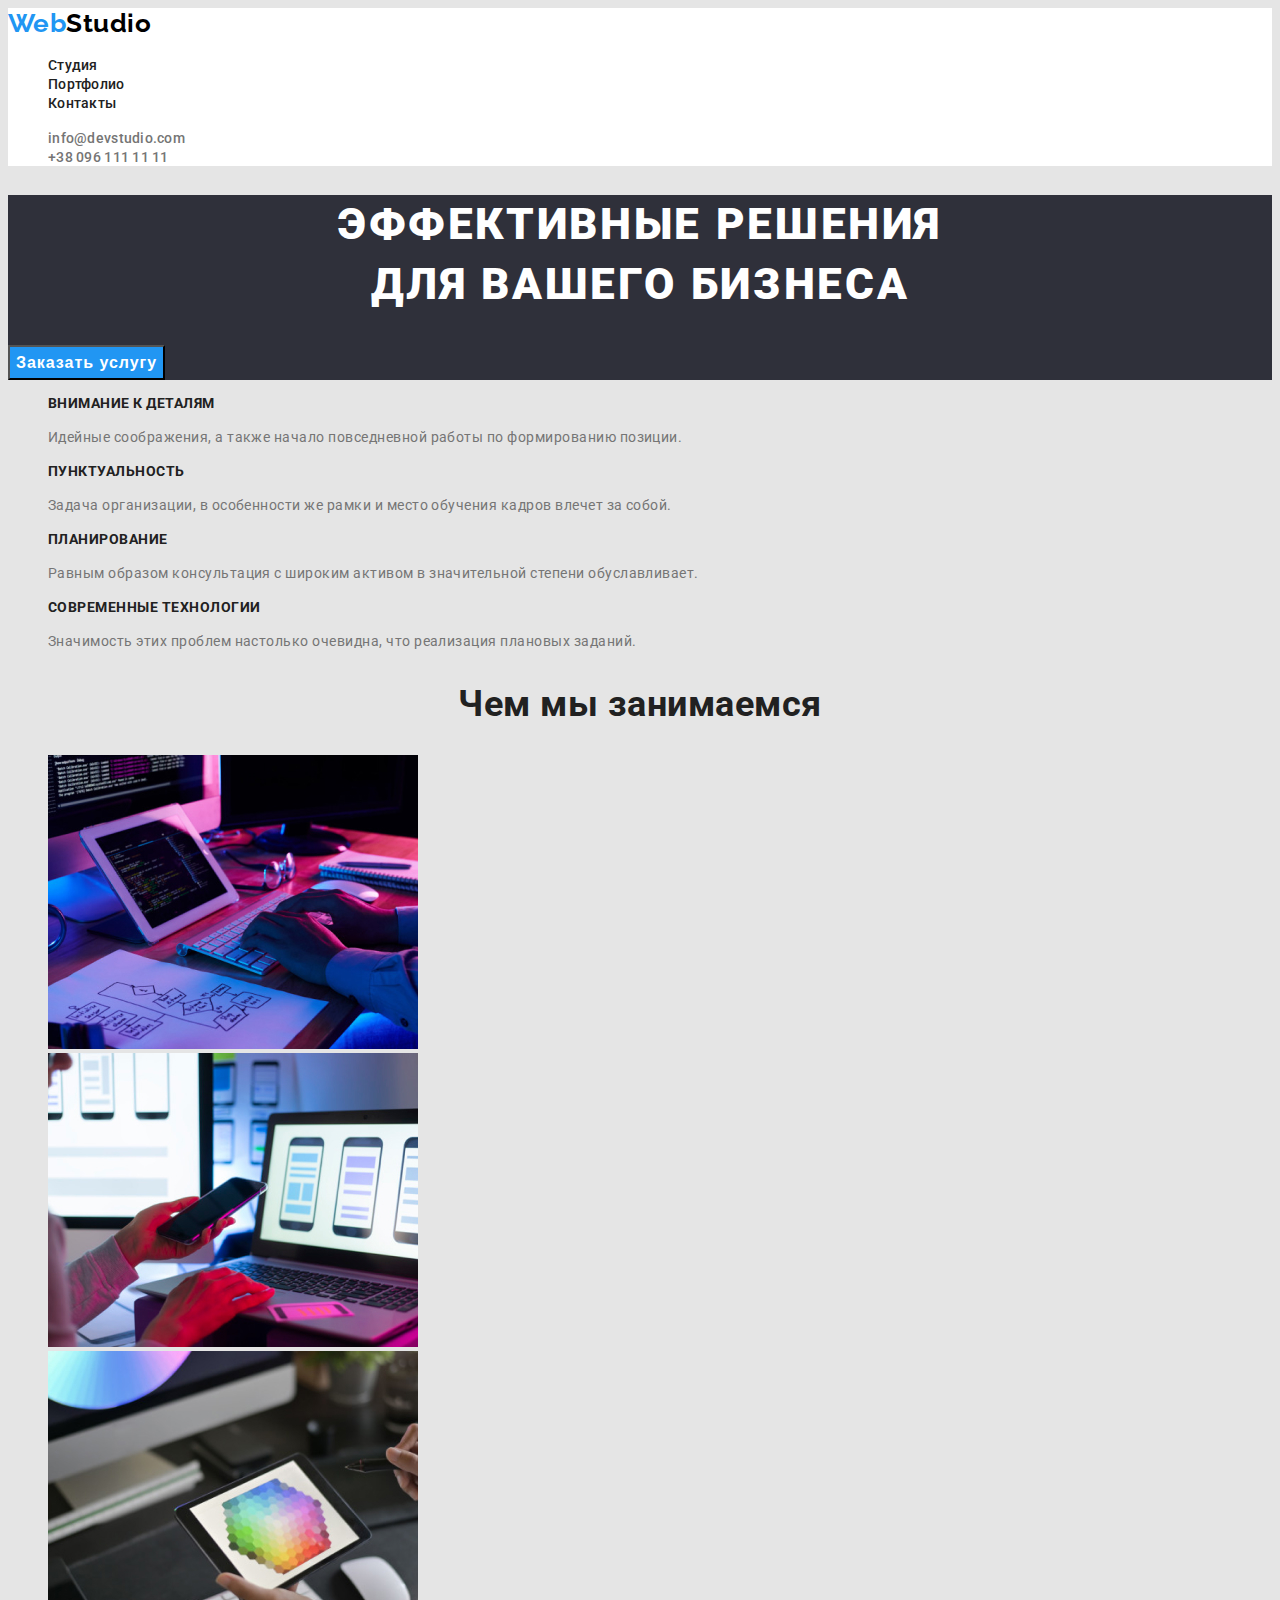
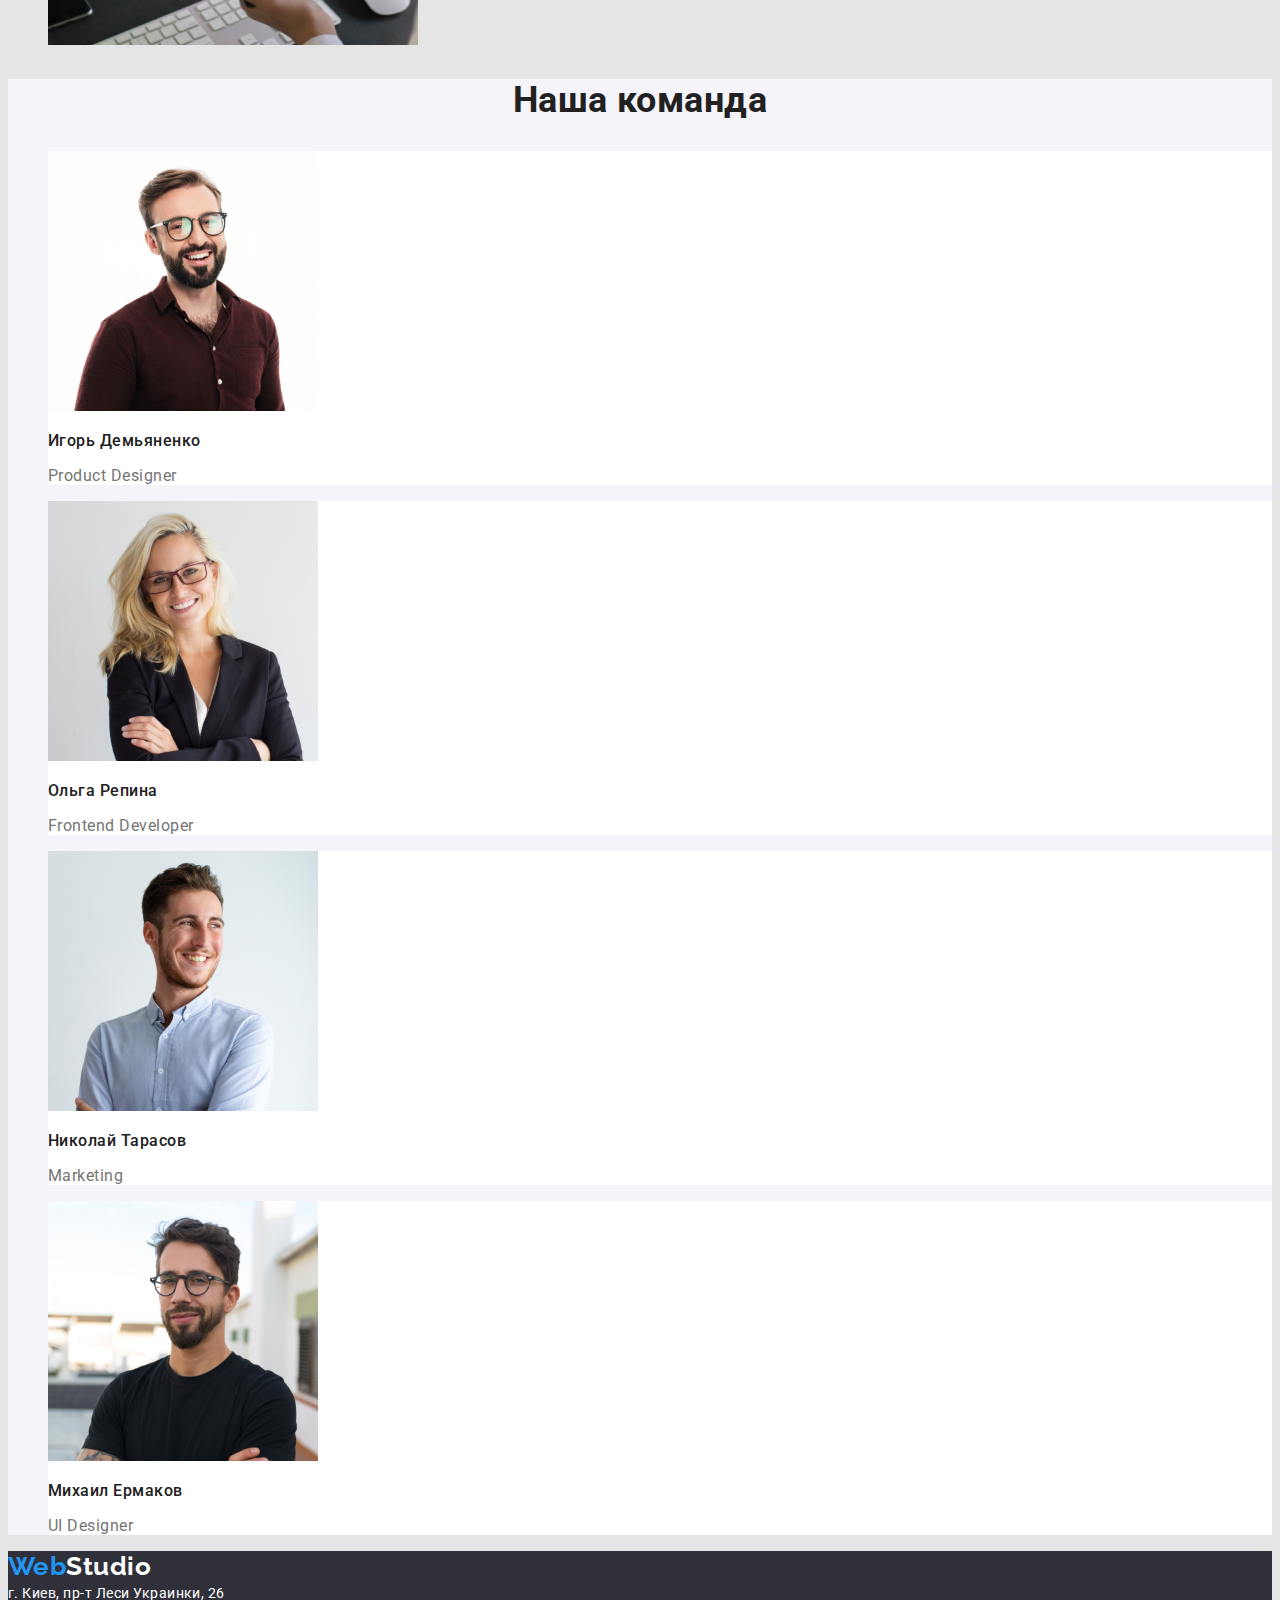
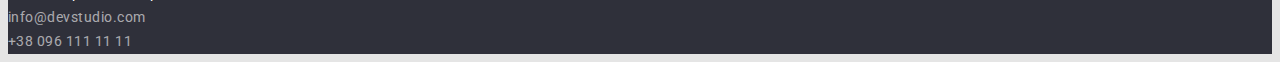
==== index.html @ d3ec5de5 "created new html/css" ====
<!DOCTYPE html>
<html lang="ru">
    
<head>
    <meta charset="UTF-8">
    <meta http-equiv="X-UA-Compatible" content="IE=edge">
    <meta name="viewport" content="width=device-width, initial-scale=1.0">
    <title>Sample</title>
    <link href="https://fonts.googleapis.com/css2?family=Raleway:wght@700&family=Roboto:wght@400;500;700;900&display=swap"
        rel="stylesheet">
    <link rel="stylesheet" href="./css/styles.css">
</head>
<!--body-->
<body>
    <!--Header-->
    <header class="header">
        <!--Navigation-->
        <nav class="nav">
            <a class="logo" href="./index.html"><span class="logo-color">Web</span>Studio</a>
            <ul class="nav-list list">
                <li><a class="nav-item" href="">Студия</a></li>
                <li><a class="nav-item" href="./portfolio.html">Портфолио</a></li>
                <li><a class="nav-item" href="">Контакты</a></li>
            </ul>
        </nav>
        <ul class="contacts-list list">
        <li><a class="contacts-mail" href="mailto:info@devstudio.com">info@devstudio.com</a></li>
        <li><a class="contacts-tel" href="tel:+380961111111">+38 096 111 11 11</a></li>
        </ul>
    </header>
    <!--Main content-->
    <main>
        <!--Service order-->
            <section class="section">
                <h1 class="title">Эффективные решения <br> для вашего бизнеса</h1>
                <button class="order-button" type="button">Заказать услугу</button>
            </section>
        <!--Company rules-->
        <section>
            <h2 hidden>Company rules</h2>
            <ul class="rules-list list">
                <li class="rules-item">
                    <h3 class="rules-title">Внимание к деталям</h3>
                    <p class="rules-text">Идейные соображения, а также начало повседневной работы по формированию позиции.</p>
                </li>
                <li class="rules-item">
                    <h3 class="rules-title">Пунктуальность</h3>
                    <p class="rules-text">Задача организации, в особенности же рамки и место обучения кадров влечет за собой.</p>
                </li>
                <li class="rules-item">
                    <h3 class="rules-title">Планирование</h3>
                    <p class="rules-text"> Равным образом консультация с широким активом в значительной степени обуславливает.</p>
                </li>
                <li class="rules-item">
                    <h3 class="rules-title">Современные технологии</h3>
                    <p class="rules-text">Значимость этих проблем настолько очевидна, что реализация плановых заданий.</p>
                </li>
            </ul>
        </section>
        <!--What we are doing-->
        <section>
            <h2 class="work-title">Чем мы занимаемся</h2>
            <ul class="work-list list">
                <li class="work-list-item"><img src="./images/picture1.jpg" alt="Приложения для ПК" width="370"></li>
                <li class="work-list-item"><img src="./images/picture2.jpg" alt="Приложения для мобильных телефонов" width="370"></li>
                <li class="work-list-item"><img src="./images/picture3.jpg" alt="Приложения для планшетов" width="370"></li>
            </ul>
        </section>
        <!--Team-->
        <section class="team">
            <h2 class="team-title">Наша команда</h2>
            <ul class="team-list list">
                <li class="team-list-item"><img src="./images/person1.jpg" alt="Парень в очках" width="270">
                <h3 class="team-list-title">Игорь Демьяненко</h3>
                <p lang="en" class="team-list-text">Product Designer</p>
                </li>
                <li class="team-list-item"><img src="./images/person2.jpg" alt="Девушка в очках." width="270">
                <h3 class="team-list-title">Ольга Репина</h3>
                <p lang="en" class="team-list-text">Frontend Developer</p>
                </li>
                <li class="team-list-item"><img src="./images/person3.jpg" alt="Парень улыбается" width="270">
                <h3 class="team-list-title">Николай Тарасов</h3>
                <p lang="en" class="team-list-text">Marketing</p>
                </li>   
                <li class="team-list-item"><img src="./images/person4.jpg" alt="Парень в очках" width="270">
                <h3 class="team-list-title">Михаил Ермаков</h3>
                <p lang="en" class="team-list-text">UI Designer</p>
                </li>
            </ul>
        </section> 
    </main>
    <!--Footer-->
    <footer class="footer">
        <a class="footer-logo" href=""><span class="logo-color">Web</span>Studio</a>
        <address class="address">
            <a class="location" href="https://www.google.com/maps/d/viewer?mid=10uSM3H-mIU3GznYo2szRIEphczw&hl=en_US&ll=50.42732700000001%2C30.538092&z=17" target="_blank" rel="noopener noreferrer">г. Киев, пр-т Леси Украинки, 26</a> <br>
            <a class="mail" href="mailto:info@devstudio.com">info@devstudio.com</a> <br>
            <a class="tel" href="tel:+380961111111">+38 096 111 11 11</a>
        </address>
    </footer>

</body>

</html>
---- css/styles.css ----
:root {
    --primary-text-color: #212121;
    --secondary-text-color:#757575;
    --special-text-color:#2196F3;
    --nav-bg-color: #ffffff;
    --main-bg-color:#E5E5E5;
    --special-bg-color:#2F303A;
}
/* body */
body {
    color: var(--primary-text-color);
    background-color: var(--main-bg-color);
    font-family: 'Roboto', sans-serif;
    font-style: normal;
    letter-spacing: 0.03em;
}
/* header */
.header {
    background-color: var(--nav-bg-color);
}
.logo {
        color:#000000;
        text-decoration: none;
        font-family: 'Raleway';
        font-weight: 700;
        font-size: 26px;
        line-height: 1.19;
        }
.logo-color {
    color: var(--special-text-color)
}
.list {
    list-style: none;
}
.nav-item {
    color: var(--primary-text-color);
    text-decoration: none;
    font-weight: 500;
    font-size: 14px;
    line-height: 1.14;
    letter-spacing: 0.02em;
}
.nav-item:hover,
.nav-item:focus {
    color: var(--special-text-color);
}
.nav .nav-item.current {
    color: var(--special-text-color)
}
.contacts-mail,
.contacts-tel {
    color: var(--secondary-text-color);
    text-decoration: none;
    font-weight: 500;
    font-size: 14px;
    line-height: 1.14;
    letter-spacing: 0.02em;
}
.contacts-mail:hover,
.contacts-mail:focus {
    color: var(--special-text-color);
}
.contacts-tel:hover,
.contacts-tel:focus {
    color: var(--special-text-color);}
/* service order */
.section {
    background-color: var(--special-bg-color);
}
.title {
    color: #ffffff;
    font-weight: 900;
    font-size: 44px;
    line-height: 1.36;
        
    text-align: center;
    letter-spacing: 0.06em;
    text-transform: uppercase;
}
.order-button {
    color: #ffffff;
    background-color: var(--special-text-color);
    cursor: pointer;
    font-weight: 700;
    font-size: 16px;
    line-height: 1.87;
         
    align-items: center;
    text-align: center;
    letter-spacing: 0.06em;
}
/* Company rules */
.rules-title {
    color: var(--primary-text-color);
    font-weight: 700;
    font-size: 14px;
    line-height: 1.14;
    text-transform: uppercase;
}
.rules-text {
    color: var(--secondary-text-color);
    font-weight: 400;
    font-size: 14px;
    line-height: 1.7;   
}
/* what we are doing */
.work-title,
.team-title {
    font-weight: 700;
    font-size: 36px;
    line-height: 1.17;
    text-align: center;

    text-align: center;
}
/* Team */
.team-list-item {
    background-color: #ffffff;
}
.team {
    background-color: #F5F4FA;
    margin: 0%;
}
.team-list-title {
    color: var(--primary-text-color);
    font-weight: 500;
    font-size: 16px;
    line-height: 1.19;
}
.team-list-text {
    color: var(--secondary-text-color);
    font-weight: 400;
    font-size: 16px;
    line-height: 1.19;
}
/* footer */
.footer {
    background-color: var(--special-bg-color);
}
.footer-logo {
    color: #ffffff;
    text-decoration: none;
    font-family: 'Raleway';
    font-style: normal;
    font-weight: 700;
    font-size: 26px;
    line-height: 1.19;
}
.location {
    color: #FFFFFF;
    text-decoration: none;
    font-family: 'Roboto';
    font-style: normal;
    font-weight: 400;
    font-size: 14px;
    line-height: 1.7;
}
.location:hover,
.location:focus {
    color: var(--special-text-color);
}
.mail,
.tel {
    color: rgba(255, 255, 255, 0.6);
    text-decoration: none;
    font-family: 'Roboto';
    font-style: normal;
    font-weight: 400;
    font-size: 14px;
    line-height: 1.7;
}
.mail:hover,
.mail:focus {
    color: var(--special-text-color);
}
.tel:hover,
.tel:focus {
    color: var(--special-text-color)
}

/* PORTFOLIO */

.btn {
    color: var(--primary-text-color);
    background-color: #F5F4FA;
    cursor: pointer;
    font-family: 'Roboto';
    font-style: normal;
    font-weight: 500;
    font-size: 16px;
    line-height: 1.6;
}
.btn:hover,
.btn:focus {
    color: #FFFFFF;
    background-color: var(--special-text-color);
}
.images-title {
    color: var(--primary-text-color);
    font-family: 'Roboto';
    font-style: normal;
    font-weight: 700;
    font-size: 18px;
    line-height: 2;
    
    letter-spacing: 0.06em;
}
.images-text {
    color: var(--secondary-text-color);
    font-family: 'Roboto';
    font-style: normal;
    font-weight: 400;
    font-size: 16px;
    line-height: 1.9;
}
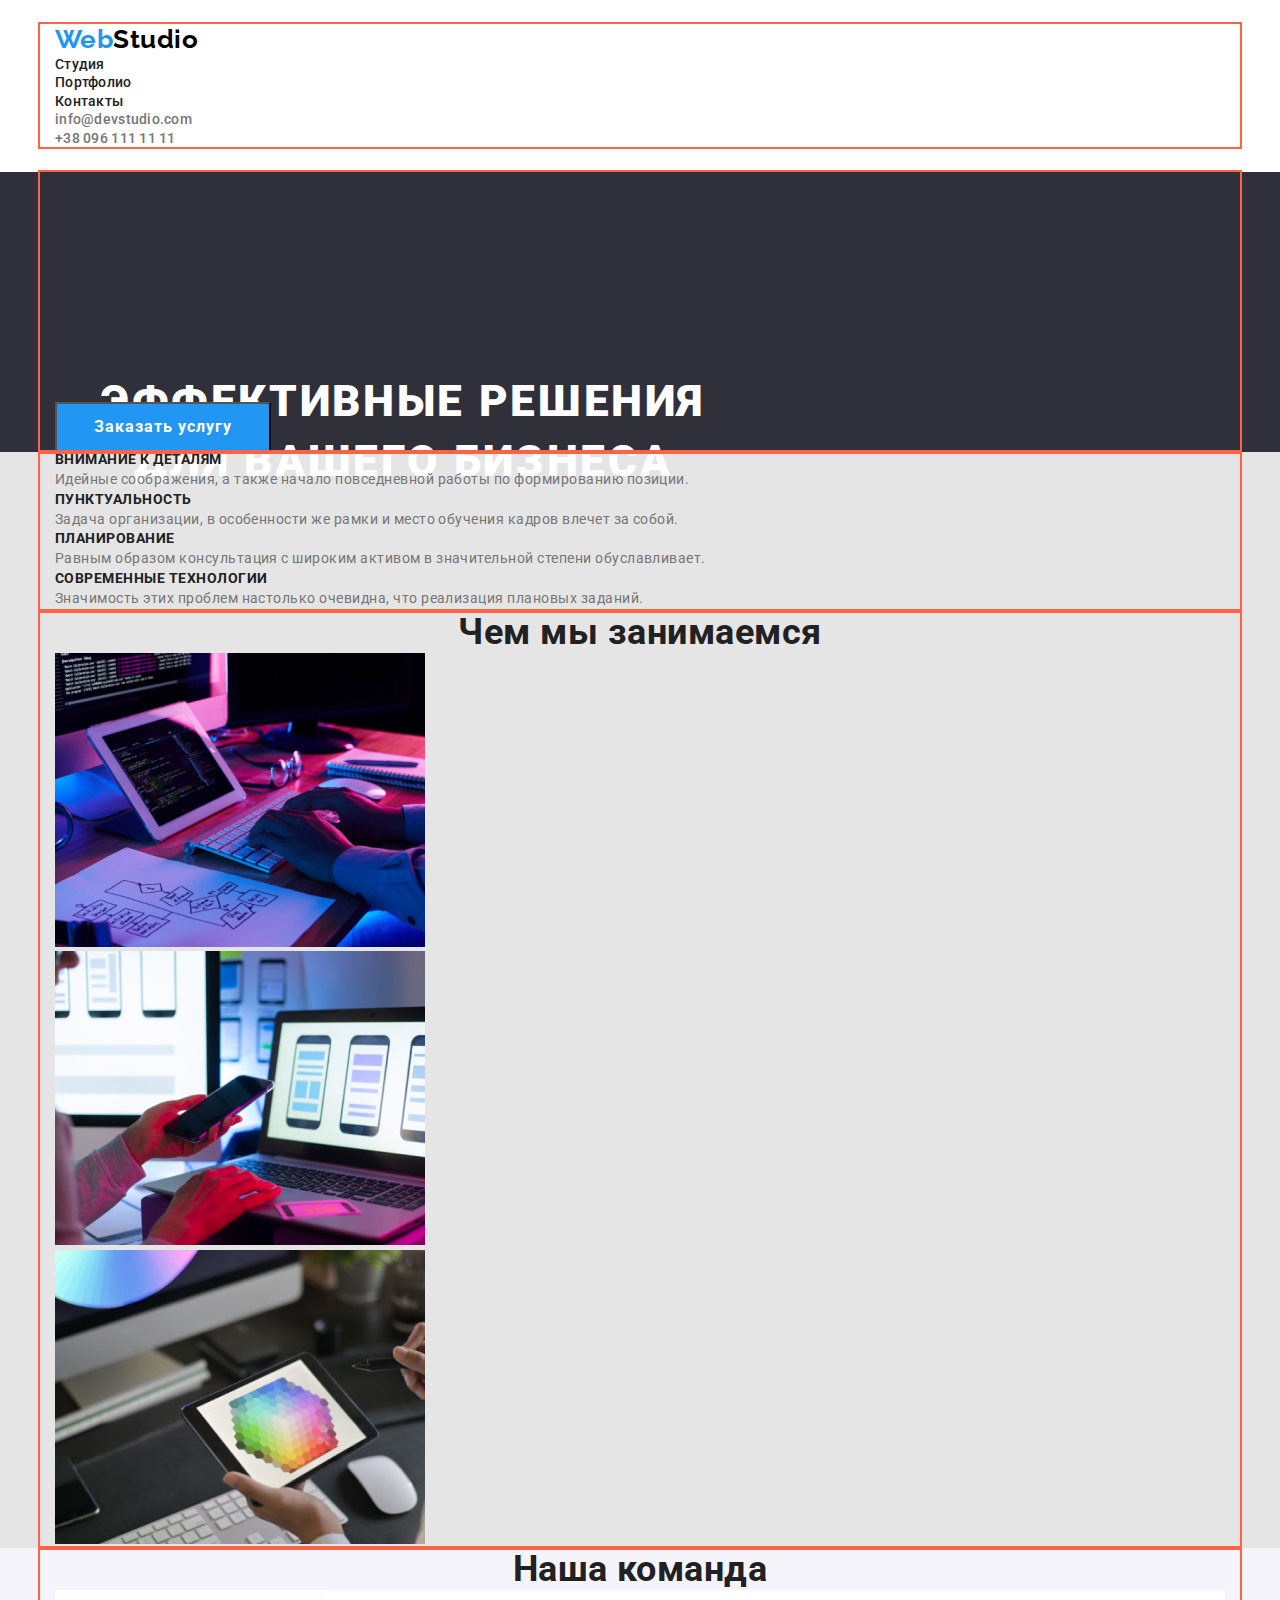
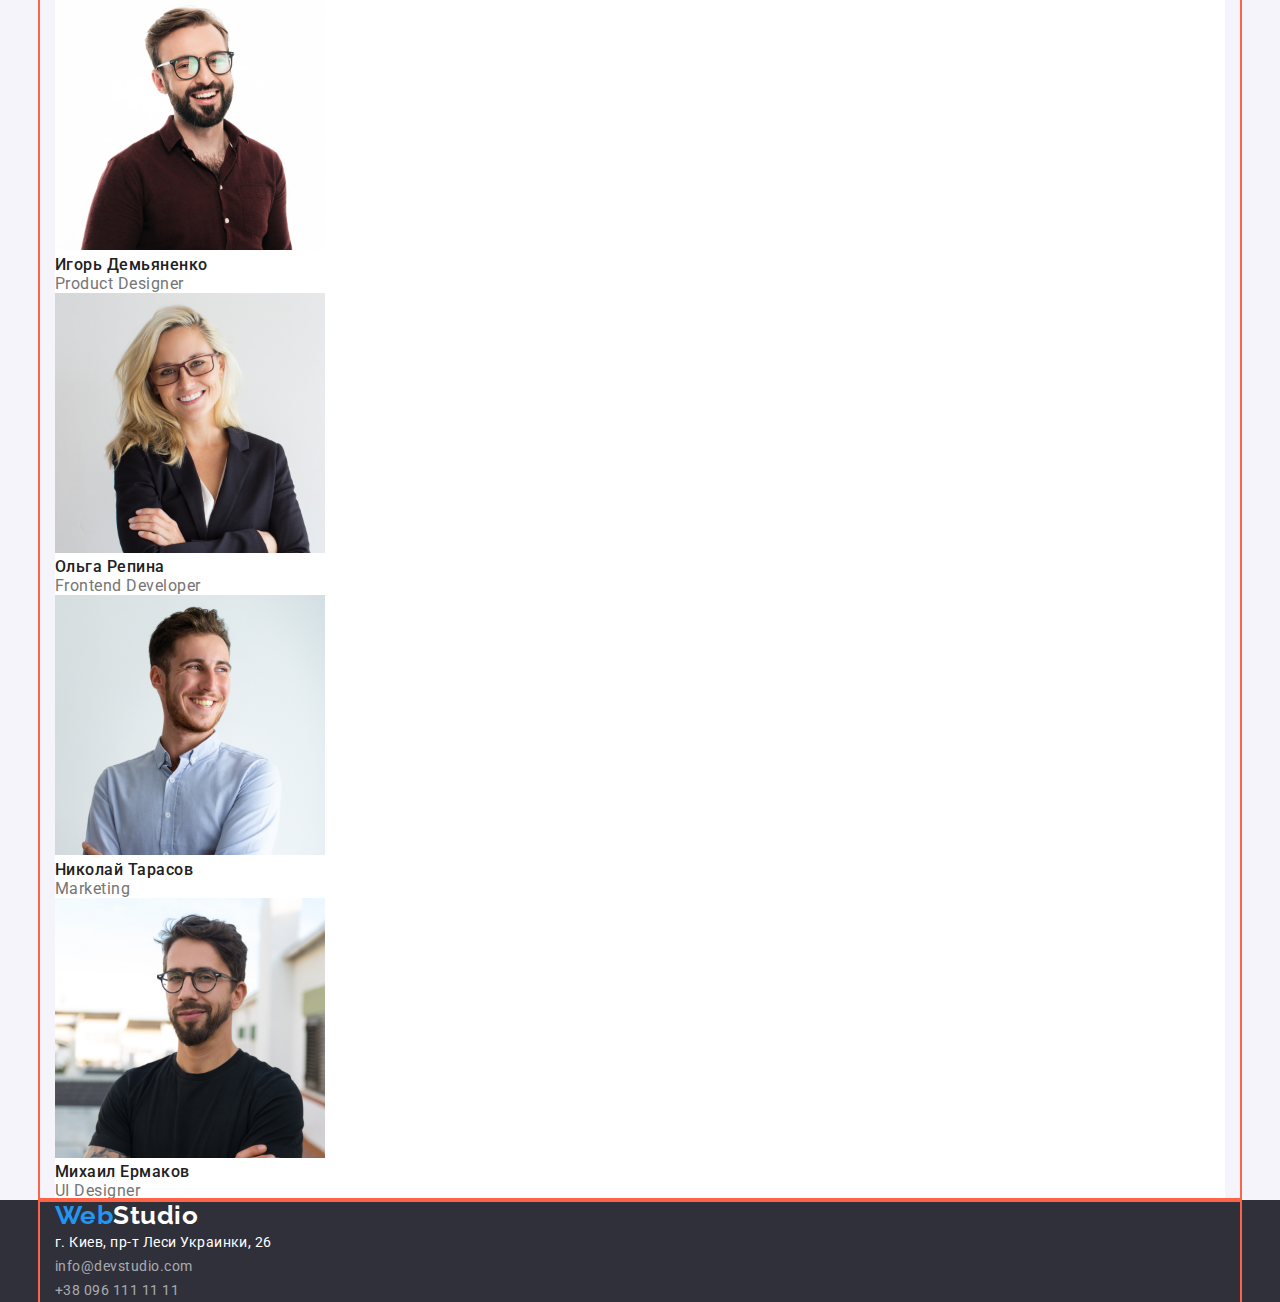
==== commit ddda0b13: "added blocks" ====
--- a/index.html
+++ b/index.html
@@ -8,6 +8,7 @@
     <title>Sample</title>
     <link href="https://fonts.googleapis.com/css2?family=Raleway:wght@700&family=Roboto:wght@400;500;700;900&display=swap"
         rel="stylesheet">
+    <link rel="stylesheet" href="https://cdnjs.cloudflare.com/ajax/libs/modern-normalize/1.1.0/modern-normalize.min.css">
     <link rel="stylesheet" href="./css/styles.css">
 </head>
 <!--body-->
@@ -15,88 +16,103 @@
     <!--Header-->
     <header class="header">
         <!--Navigation-->
-        <nav class="nav">
-            <a class="logo" href="./index.html"><span class="logo-color">Web</span>Studio</a>
-            <ul class="nav-list list">
-                <li><a class="nav-item" href="">Студия</a></li>
-                <li><a class="nav-item" href="./portfolio.html">Портфолио</a></li>
-                <li><a class="nav-item" href="">Контакты</a></li>
+        <div class="container">
+            <nav class="nav">
+                <a class="logo" href="./index.html"><span class="logo-color">Web</span>Studio</a>
+                <ul class="nav-list list">
+                    <li><a class="nav-item" href="">Студия</a></li>
+                    <li><a class="nav-item" href="./portfolio.html">Портфолио</a></li>
+                    <li><a class="nav-item" href="">Контакты</a></li>
+                </ul>
+            </nav>
+            <ul class="contacts-list list">
+                <li><a class="contacts-mail" href="mailto:info@devstudio.com">info@devstudio.com</a></li>
+                <li><a class="contacts-tel" href="tel:+380961111111">+38 096 111 11 11</a></li>
             </ul>
-        </nav>
-        <ul class="contacts-list list">
-        <li><a class="contacts-mail" href="mailto:info@devstudio.com">info@devstudio.com</a></li>
-        <li><a class="contacts-tel" href="tel:+380961111111">+38 096 111 11 11</a></li>
-        </ul>
+        </div>
     </header>
     <!--Main content-->
     <main>
         <!--Service order-->
             <section class="section">
-                <h1 class="title">Эффективные решения <br> для вашего бизнеса</h1>
-                <button class="order-button" type="button">Заказать услугу</button>
+                <div class="container">
+                    <h1 class="title">Эффективные решения <br> для вашего бизнеса</h1>
+                    <button class="order-button" type="button">Заказать услугу</button>
+                </div>
             </section>
         <!--Company rules-->
         <section>
-            <h2 hidden>Company rules</h2>
-            <ul class="rules-list list">
-                <li class="rules-item">
-                    <h3 class="rules-title">Внимание к деталям</h3>
-                    <p class="rules-text">Идейные соображения, а также начало повседневной работы по формированию позиции.</p>
-                </li>
-                <li class="rules-item">
-                    <h3 class="rules-title">Пунктуальность</h3>
-                    <p class="rules-text">Задача организации, в особенности же рамки и место обучения кадров влечет за собой.</p>
-                </li>
-                <li class="rules-item">
-                    <h3 class="rules-title">Планирование</h3>
-                    <p class="rules-text"> Равным образом консультация с широким активом в значительной степени обуславливает.</p>
-                </li>
-                <li class="rules-item">
-                    <h3 class="rules-title">Современные технологии</h3>
-                    <p class="rules-text">Значимость этих проблем настолько очевидна, что реализация плановых заданий.</p>
-                </li>
-            </ul>
+            <div class="container">
+                <h2 hidden>Company rules</h2>
+                <ul class="rules-list list">
+                    <li class="rules-item">
+                        <h3 class="rules-title">Внимание к деталям</h3>
+                        <p class="rules-text">Идейные соображения, а также начало повседневной работы по формированию позиции.</p>
+                    </li>
+                    <li class="rules-item">
+                        <h3 class="rules-title">Пунктуальность</h3>
+                        <p class="rules-text">Задача организации, в особенности же рамки и место обучения кадров влечет за собой.</p>
+                    </li>
+                    <li class="rules-item">
+                        <h3 class="rules-title">Планирование</h3>
+                        <p class="rules-text"> Равным образом консультация с широким активом в значительной степени обуславливает.</p>
+                    </li>
+                    <li class="rules-item">
+                        <h3 class="rules-title">Современные технологии</h3>
+                        <p class="rules-text">Значимость этих проблем настолько очевидна, что реализация плановых заданий.</p>
+                    </li>
+                </ul>
+            </div>
         </section>
         <!--What we are doing-->
         <section>
-            <h2 class="work-title">Чем мы занимаемся</h2>
-            <ul class="work-list list">
-                <li class="work-list-item"><img src="./images/picture1.jpg" alt="Приложения для ПК" width="370"></li>
-                <li class="work-list-item"><img src="./images/picture2.jpg" alt="Приложения для мобильных телефонов" width="370"></li>
-                <li class="work-list-item"><img src="./images/picture3.jpg" alt="Приложения для планшетов" width="370"></li>
-            </ul>
-        </section>
-        <!--Team-->
+            <div class="container">
+                <h2 class="work-title">Чем мы занимаемся</h2>
+                <ul class="work-list list">
+                    <li class="work-list-item"><img src="./images/picture1.jpg" alt="Приложения для ПК" width="370"></li>
+                    <li class="work-list-item"><img src="./images/picture2.jpg" alt="Приложения для мобильных телефонов" width="370">
+                    </li>
+                    <li class="work-list-item"><img src="./images/picture3.jpg" alt="Приложения для планшетов" width="370"></li>
+                </ul>
+            </div>   
+                </section>
+                <!--Team-->
         <section class="team">
-            <h2 class="team-title">Наша команда</h2>
-            <ul class="team-list list">
-                <li class="team-list-item"><img src="./images/person1.jpg" alt="Парень в очках" width="270">
-                <h3 class="team-list-title">Игорь Демьяненко</h3>
-                <p lang="en" class="team-list-text">Product Designer</p>
-                </li>
-                <li class="team-list-item"><img src="./images/person2.jpg" alt="Девушка в очках." width="270">
-                <h3 class="team-list-title">Ольга Репина</h3>
-                <p lang="en" class="team-list-text">Frontend Developer</p>
-                </li>
-                <li class="team-list-item"><img src="./images/person3.jpg" alt="Парень улыбается" width="270">
-                <h3 class="team-list-title">Николай Тарасов</h3>
-                <p lang="en" class="team-list-text">Marketing</p>
-                </li>   
-                <li class="team-list-item"><img src="./images/person4.jpg" alt="Парень в очках" width="270">
-                <h3 class="team-list-title">Михаил Ермаков</h3>
-                <p lang="en" class="team-list-text">UI Designer</p>
-                </li>
-            </ul>
+            <div class="container">
+                <h2 class="team-title">Наша команда</h2>
+                <ul class="team-list list">
+                    <li class="team-list-item"><img src="./images/person1.jpg" alt="Парень в очках" width="270">
+                        <h3 class="team-list-title">Игорь Демьяненко</h3>
+                        <p lang="en" class="team-list-text">Product Designer</p>
+                    </li>
+                    <li class="team-list-item"><img src="./images/person2.jpg" alt="Девушка в очках." width="270">
+                        <h3 class="team-list-title">Ольга Репина</h3>
+                        <p lang="en" class="team-list-text">Frontend Developer</p>
+                    </li>
+                    <li class="team-list-item"><img src="./images/person3.jpg" alt="Парень улыбается" width="270">
+                        <h3 class="team-list-title">Николай Тарасов</h3>
+                        <p lang="en" class="team-list-text">Marketing</p>
+                    </li>
+                    <li class="team-list-item"><img src="./images/person4.jpg" alt="Парень в очках" width="270">
+                        <h3 class="team-list-title">Михаил Ермаков</h3>
+                        <p lang="en" class="team-list-text">UI Designer</p>
+                    </li>
+                </ul>
+            </div>
         </section> 
     </main>
     <!--Footer-->
     <footer class="footer">
-        <a class="footer-logo" href=""><span class="logo-color">Web</span>Studio</a>
-        <address class="address">
-            <a class="location" href="https://www.google.com/maps/d/viewer?mid=10uSM3H-mIU3GznYo2szRIEphczw&hl=en_US&ll=50.42732700000001%2C30.538092&z=17" target="_blank" rel="noopener noreferrer">г. Киев, пр-т Леси Украинки, 26</a> <br>
-            <a class="mail" href="mailto:info@devstudio.com">info@devstudio.com</a> <br>
-            <a class="tel" href="tel:+380961111111">+38 096 111 11 11</a>
-        </address>
+        <div class="container">
+            <a class="footer-logo" href=""><span class="logo-color">Web</span>Studio</a>
+            <address class="address">
+                <a class="location"
+                    href="https://www.google.com/maps/d/viewer?mid=10uSM3H-mIU3GznYo2szRIEphczw&hl=en_US&ll=50.42732700000001%2C30.538092&z=17"
+                    target="_blank" rel="noopener noreferrer">г. Киев, пр-т Леси Украинки, 26</a> <br>
+                <a class="mail" href="mailto:info@devstudio.com">info@devstudio.com</a> <br>
+                <a class="tel" href="tel:+380961111111">+38 096 111 11 11</a>
+            </address>
+        </div>
     </footer>
 
 </body>
--- a/css/styles.css
+++ b/css/styles.css
@@ -7,16 +7,35 @@
     --special-bg-color:#2F303A;
 }
 /* body */
+h1, h2, h3, h4, h5, h6, p {
+    margin: 0px;
+    padding: 0px;
+}
+ul {
+    margin: 0px;
+    padding: 0px;
+}
 body {
     color: var(--primary-text-color);
     background-color: var(--main-bg-color);
     font-family: 'Roboto', sans-serif;
     font-style: normal;
     letter-spacing: 0.03em;
+}
+.container {
+    width: 1200px;
+    padding-left: 15px;
+    padding-right: 15px;
+    margin-left: auto;
+    margin-right: auto;
+    outline: 2px solid tomato;
 }
 /* header */
 .header {
     background-color: var(--nav-bg-color);
+    padding-top: 24px;
+    padding-bottom: 25px;
+   
 }
 .logo {
         color:#000000;
@@ -76,6 +95,11 @@
     text-align: center;
     letter-spacing: 0.06em;
     text-transform: uppercase;
+
+    width: 696px;
+    height: 120px;
+    padding-top: 200px;
+    margin-bottom: 30px;
 }
 .order-button {
     color: #ffffff;
@@ -88,6 +112,10 @@
     align-items: center;
     text-align: center;
     letter-spacing: 0.06em;
+
+    width: 216px;
+    height: 50px;
+    
 }
 /* Company rules */
 .rules-title {
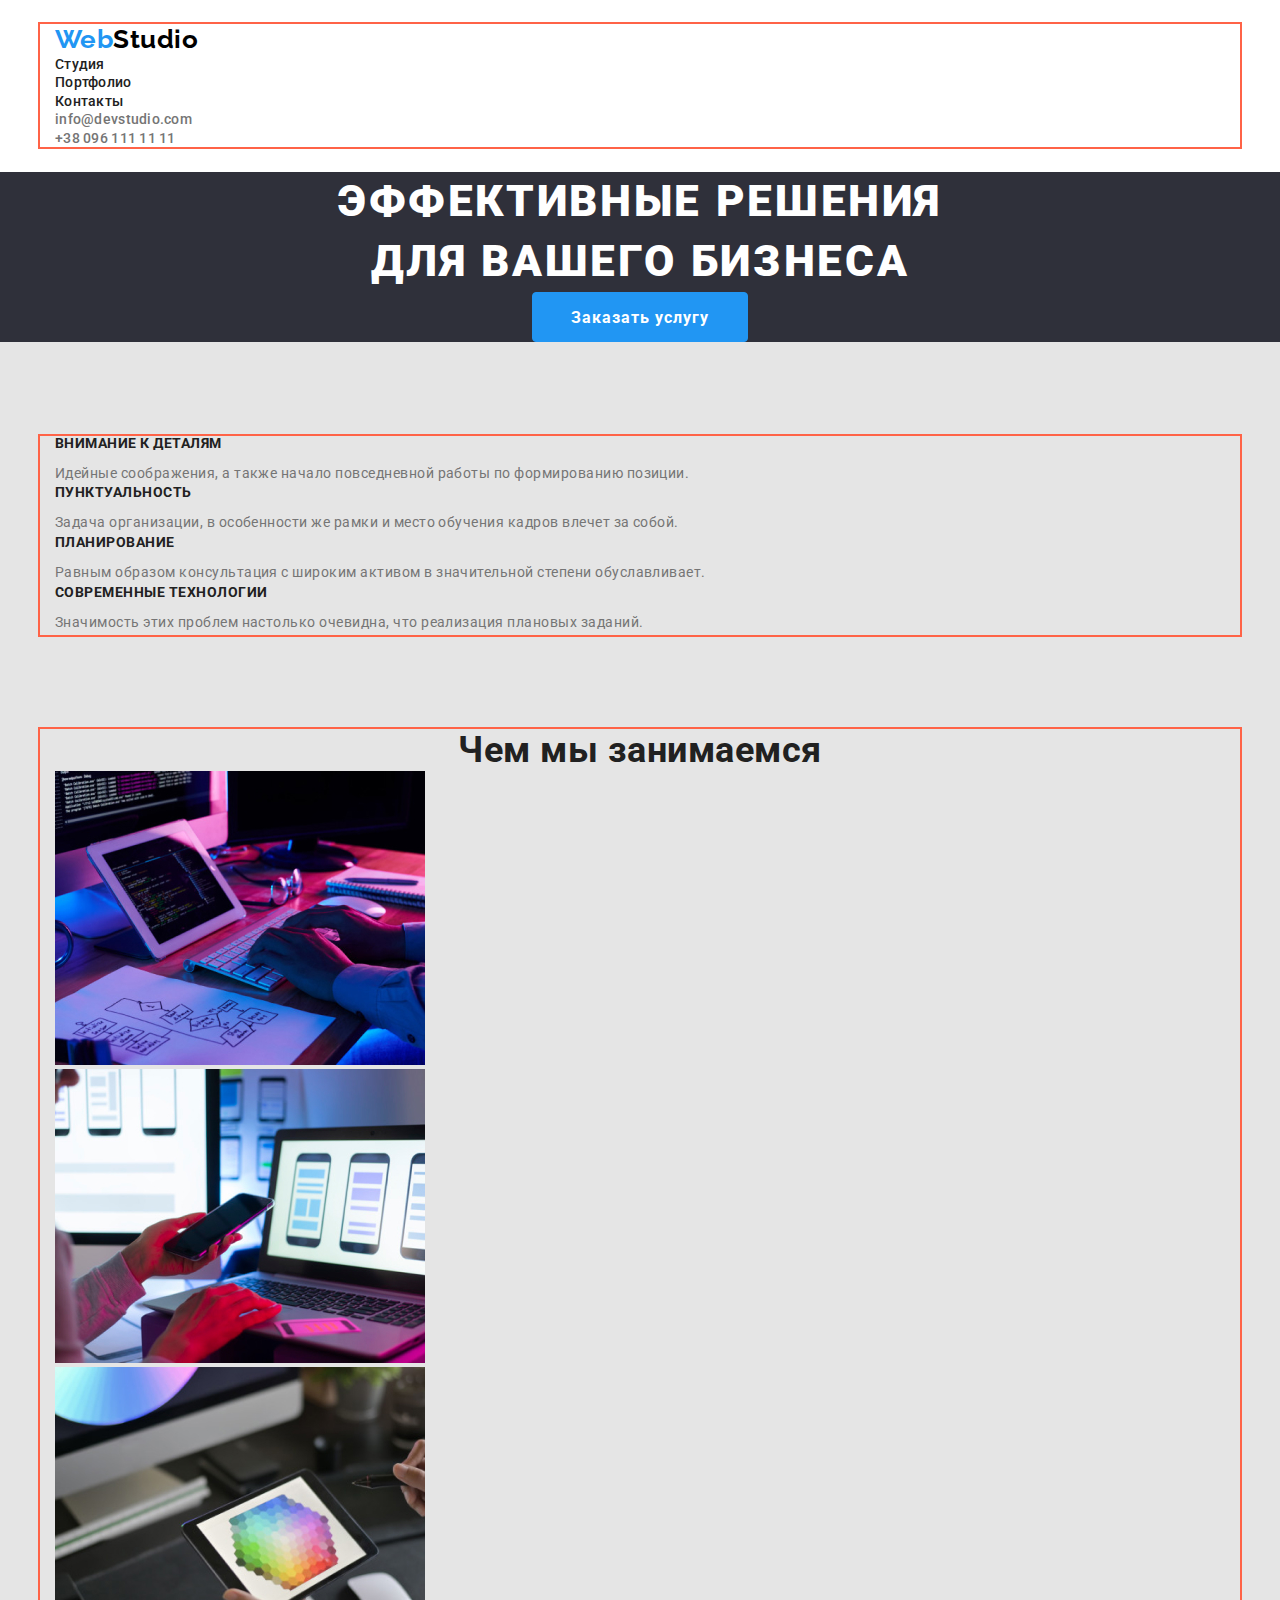
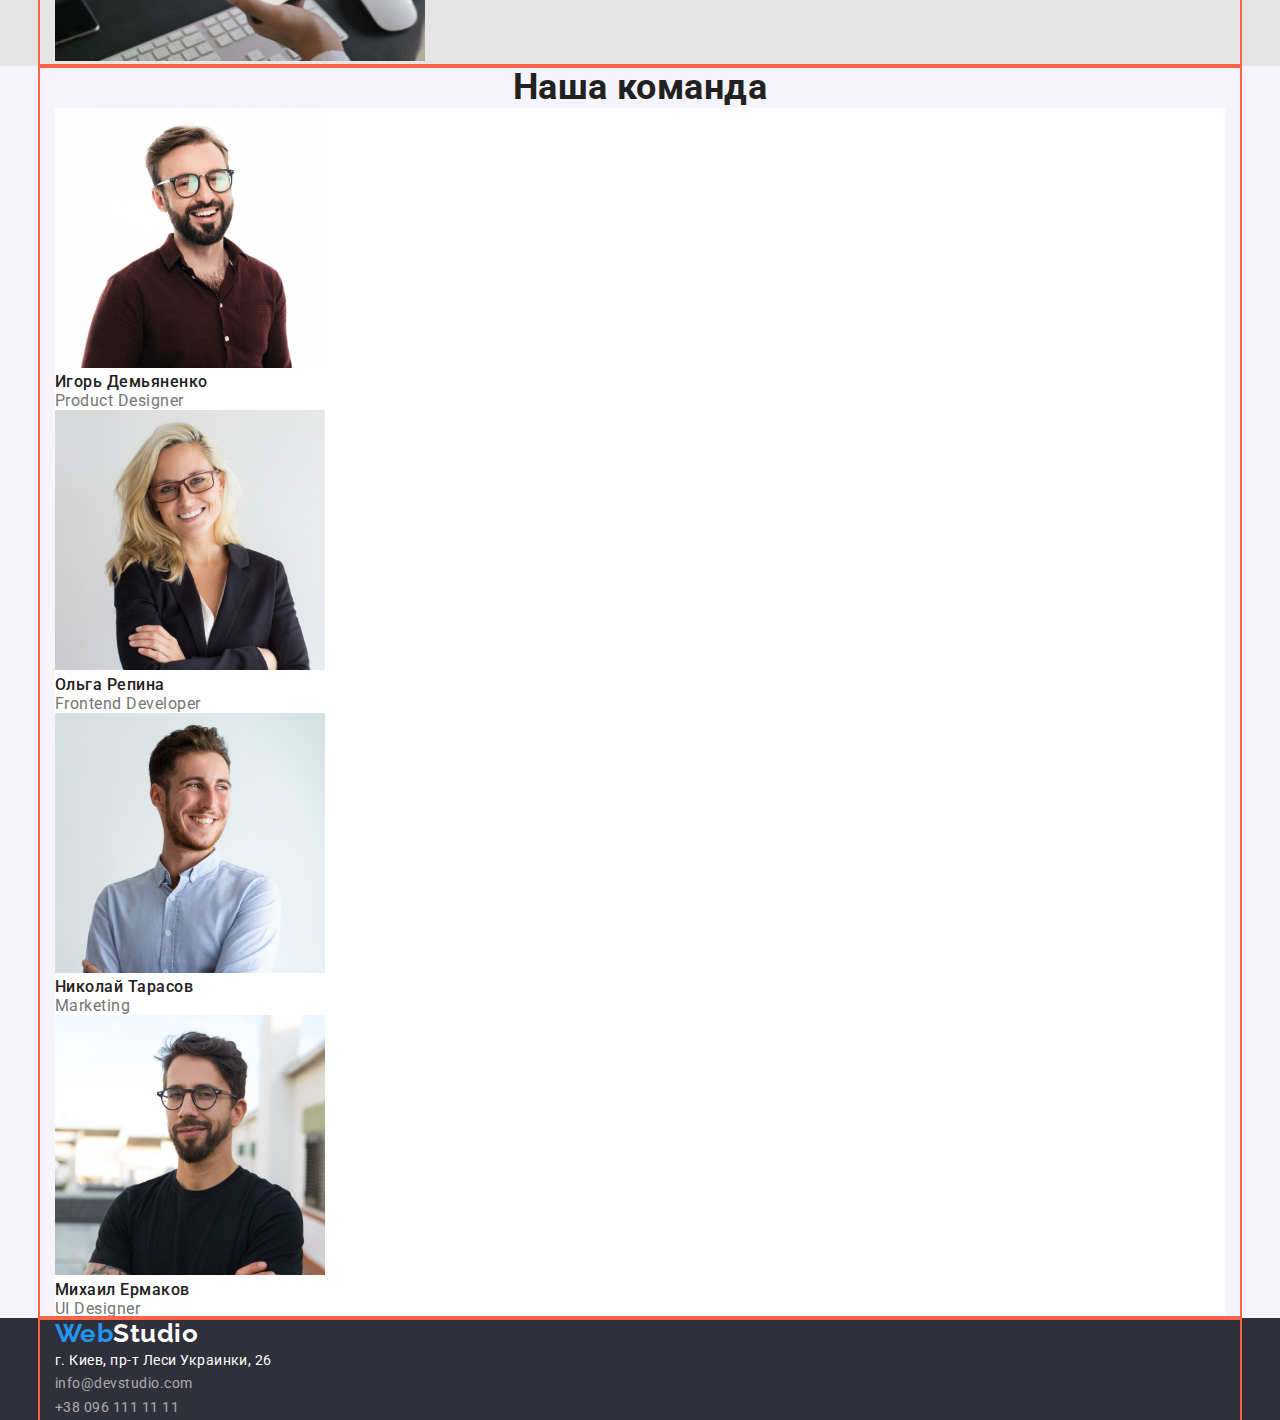
==== commit d02f424e: "added corection to index.html" ====
--- a/index.html
+++ b/index.html
@@ -35,13 +35,11 @@
     <main>
         <!--Service order-->
             <section class="section">
-                <div class="container">
-                    <h1 class="title">Эффективные решения <br> для вашего бизнеса</h1>
-                    <button class="order-button" type="button">Заказать услугу</button>
-                </div>
+                <h1 class="title">Эффективные решения <br> для вашего бизнеса</h1>
+                <button class="order-button" type="button">Заказать услугу</button>
             </section>
         <!--Company rules-->
-        <section>
+        <section class="rules">
             <div class="container">
                 <h2 hidden>Company rules</h2>
                 <ul class="rules-list list">
--- a/css/styles.css
+++ b/css/styles.css
@@ -8,10 +8,6 @@
 }
 /* body */
 h1, h2, h3, h4, h5, h6, p {
-    margin: 0px;
-    padding: 0px;
-}
-ul {
     margin: 0px;
     padding: 0px;
 }
@@ -49,6 +45,8 @@
     color: var(--special-text-color)
 }
 .list {
+    margin: 0px;
+    padding: 0px;
     list-style: none;
 }
 .nav-item {
@@ -85,6 +83,7 @@
 /* service order */
 .section {
     background-color: var(--special-bg-color);
+    text-align: center;
 }
 .title {
     color: #ffffff;
@@ -92,14 +91,9 @@
     font-size: 44px;
     line-height: 1.36;
         
-    text-align: center;
     letter-spacing: 0.06em;
     text-transform: uppercase;
 
-    width: 696px;
-    height: 120px;
-    padding-top: 200px;
-    margin-bottom: 30px;
 }
 .order-button {
     color: #ffffff;
@@ -113,17 +107,27 @@
     text-align: center;
     letter-spacing: 0.06em;
 
-    width: 216px;
+    display: inline-block;
+    min-width: 216px;
     height: 50px;
-    
+    border: 1px solid;
+    border-color: var(--special-text-color);
+    border-radius: 4px;
+    padding: 10px 32px;
 }
 /* Company rules */
+.rules {
+    padding-top: 94px;
+    padding-bottom: 94px;
+}
 .rules-title {
     color: var(--primary-text-color);
     font-weight: 700;
     font-size: 14px;
     line-height: 1.14;
     text-transform: uppercase;
+
+    margin-bottom: 10px;
 }
 .rules-text {
     color: var(--secondary-text-color);
@@ -140,6 +144,8 @@
     text-align: center;
 
     text-align: center;
+
+    
 }
 /* Team */
 .team-list-item {
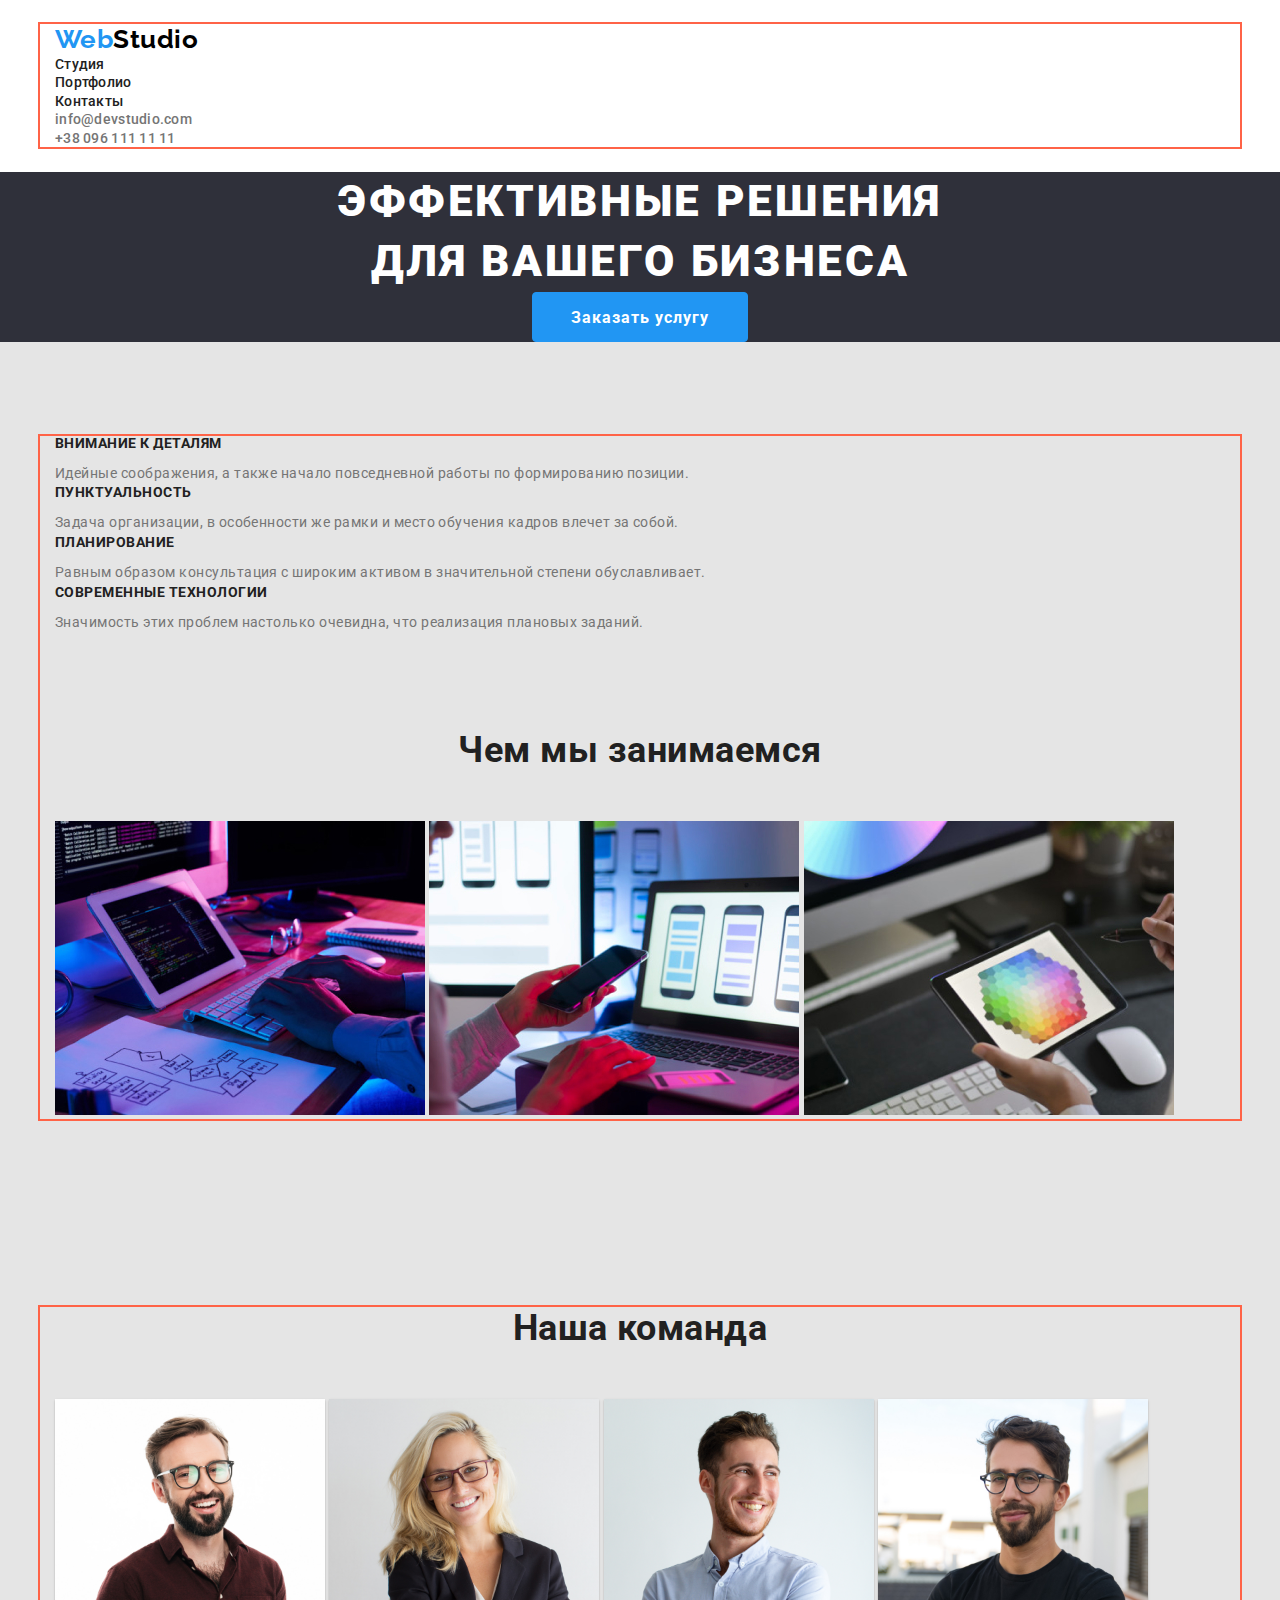
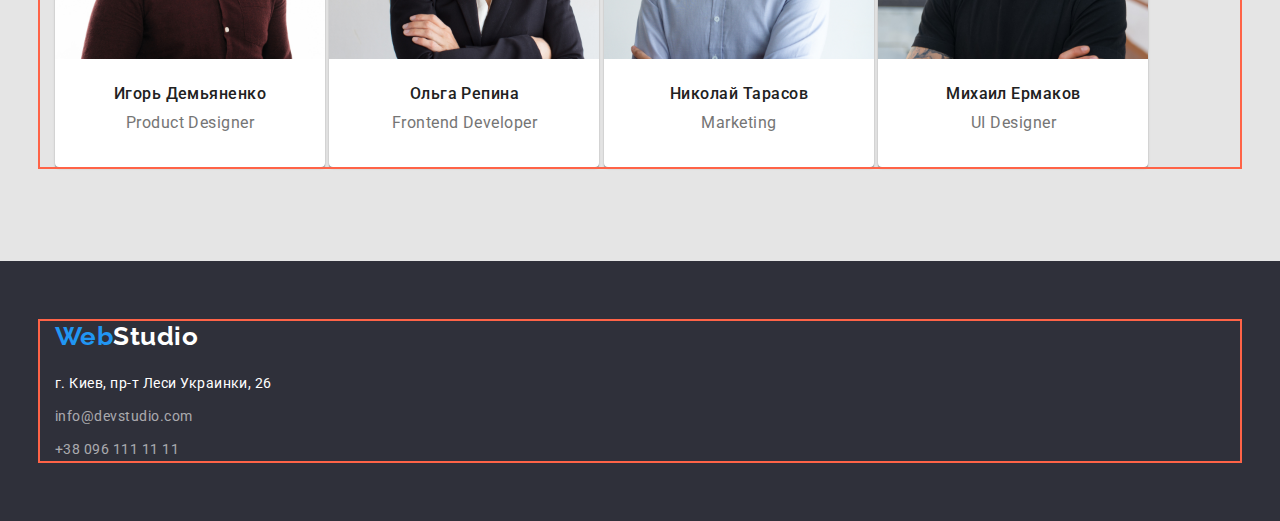
==== commit be616d4f: "added files to portfolio" ====
--- a/index.html
+++ b/index.html
@@ -34,12 +34,12 @@
     <!--Main content-->
     <main>
         <!--Service order-->
-            <section class="section">
+            <section class="hero">
                 <h1 class="title">Эффективные решения <br> для вашего бизнеса</h1>
                 <button class="order-button" type="button">Заказать услугу</button>
             </section>
         <!--Company rules-->
-        <section class="rules">
+        <section class="section">
             <div class="container">
                 <h2 hidden>Company rules</h2>
                 <ul class="rules-list list">
@@ -60,11 +60,7 @@
                         <p class="rules-text">Значимость этих проблем настолько очевидна, что реализация плановых заданий.</p>
                     </li>
                 </ul>
-            </div>
-        </section>
-        <!--What we are doing-->
-        <section>
-            <div class="container">
+            
                 <h2 class="work-title">Чем мы занимаемся</h2>
                 <ul class="work-list list">
                     <li class="work-list-item"><img src="./images/picture1.jpg" alt="Приложения для ПК" width="370"></li>
@@ -72,10 +68,10 @@
                     </li>
                     <li class="work-list-item"><img src="./images/picture3.jpg" alt="Приложения для планшетов" width="370"></li>
                 </ul>
-            </div>   
-                </section>
+            </div>
+        </section>
                 <!--Team-->
-        <section class="team">
+        <section class="section">
             <div class="container">
                 <h2 class="team-title">Наша команда</h2>
                 <ul class="team-list list">
--- a/css/styles.css
+++ b/css/styles.css
@@ -81,7 +81,7 @@
 .contacts-tel:focus {
     color: var(--special-text-color);}
 /* service order */
-.section {
+.hero {
     background-color: var(--special-bg-color);
     text-align: center;
 }
@@ -116,10 +116,13 @@
     padding: 10px 32px;
 }
 /* Company rules */
-.rules {
+.section {
     padding-top: 94px;
     padding-bottom: 94px;
 }
+.rules-list {
+    margin-bottom: 94px;
+}
 .rules-title {
     color: var(--primary-text-color);
     font-weight: 700;
@@ -135,7 +138,9 @@
     font-size: 14px;
     line-height: 1.7;   
 }
-/* what we are doing */
+.work-list-item {
+    display: inline-block;
+}
 .work-title,
 .team-title {
     font-weight: 700;
@@ -145,32 +150,48 @@
 
     text-align: center;
 
-    
+    margin-bottom: 50px;
 }
 /* Team */
 .team-list-item {
     background-color: #ffffff;
+
+    display: inline-block;
+    width: 270px;
+    height: 368px;
+    box-shadow: 0px 1px 3px rgba(0, 0, 0, 0.12), 0px 1px 1px rgba(0, 0, 0, 0.14), 0px 2px 1px rgba(0, 0, 0, 0.2);
+    border-radius: 0px 0px 4px 4px;
 }
 .team {
     background-color: #F5F4FA;
-    margin: 0%;
 }
 .team-list-title {
     color: var(--primary-text-color);
     font-weight: 500;
     font-size: 16px;
     line-height: 1.19;
+    text-align: center;
+
+    margin-top: 20px;
 }
 .team-list-text {
     color: var(--secondary-text-color);
     font-weight: 400;
     font-size: 16px;
     line-height: 1.19;
+    text-align: center;
+
+    margin-top: 10px;
 }
 /* footer */
 .footer {
     background-color: var(--special-bg-color);
-}
+    padding-top: 60px;
+    padding-bottom: 60px;
+}
+/* .display {
+display: inline-block;
+} */
 .footer-logo {
     color: #ffffff;
     text-decoration: none;
@@ -179,6 +200,9 @@
     font-weight: 700;
     font-size: 26px;
     line-height: 1.19;
+
+    display: inline-block;
+    margin-bottom: 20px;
 }
 .location {
     color: #FFFFFF;
@@ -188,6 +212,9 @@
     font-weight: 400;
     font-size: 14px;
     line-height: 1.7;
+
+    display: inline-block;
+    margin-bottom: 9px;
 }
 .location:hover,
 .location:focus {
@@ -202,6 +229,11 @@
     font-weight: 400;
     font-size: 14px;
     line-height: 1.7;
+
+    display: inline-block;
+}
+.mail {
+    margin-bottom: 9px;
 }
 .mail:hover,
 .mail:focus {
@@ -223,12 +255,27 @@
     font-weight: 500;
     font-size: 16px;
     line-height: 1.6;
+
+    display: inline-block;
+    box-shadow: 0px 3px 1px rgba(0, 0, 0, 0.1), 0px 1px 2px rgba(0, 0, 0, 0.08), 0px 2px 2px rgba(0, 0, 0, 0.12);
+    border-radius: 4px;
+    border-color: transparent;
+    padding: 6px 22px;
 }
 .btn:hover,
 .btn:focus {
     color: #FFFFFF;
     background-color: var(--special-text-color);
 }
+.images {
+    margin-top: 56px;
+}
+.images-item {
+    background: #FFFFFF;
+    border: 1px solid #EEEEEE;
+    width: 370px;
+    height: 404px;
+}
 .images-title {
     color: var(--primary-text-color);
     font-family: 'Roboto';
@@ -238,6 +285,8 @@
     line-height: 2;
     
     letter-spacing: 0.06em;
+
+    margin-top: 20px;
 }
 .images-text {
     color: var(--secondary-text-color);
@@ -246,5 +295,7 @@
     font-weight: 400;
     font-size: 16px;
     line-height: 1.9;
-}
-
+
+    margin-top: 4px;
+}
+
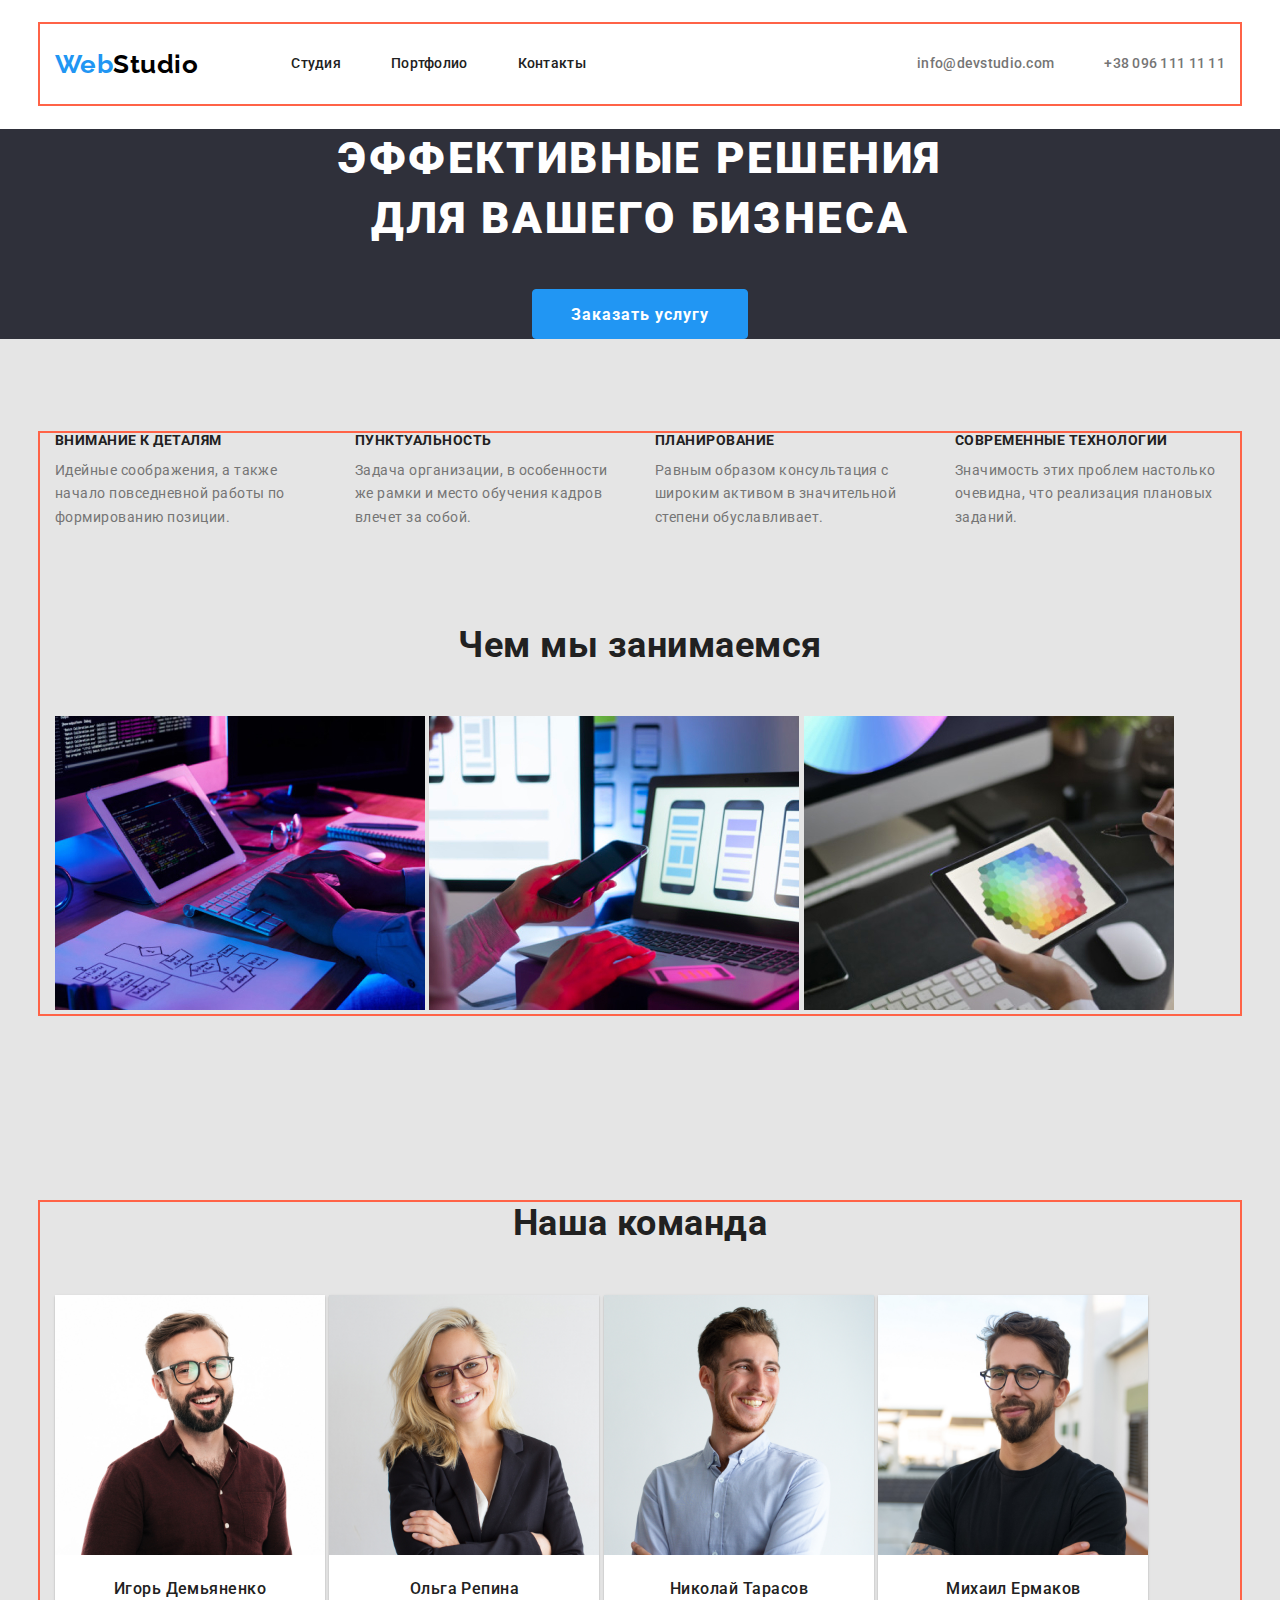
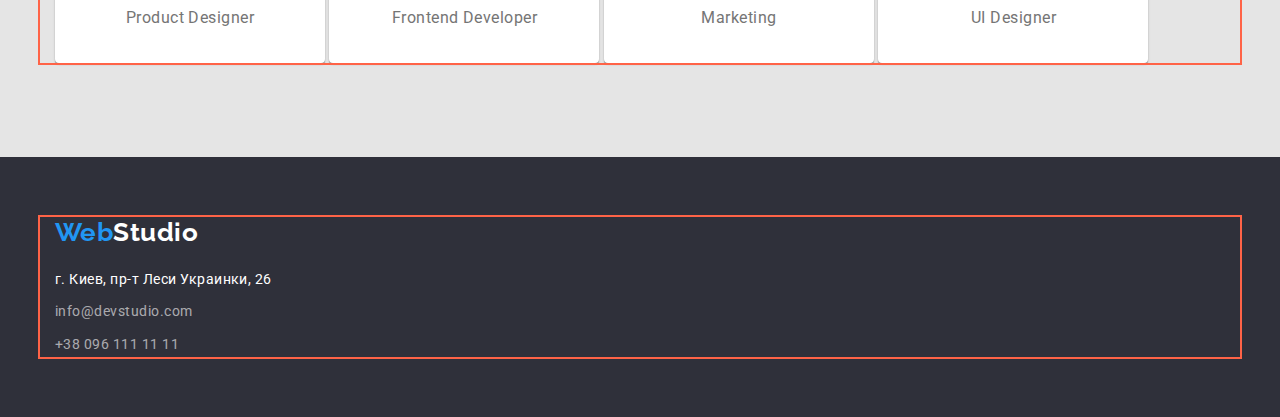
==== commit 89a07561: "added flex boxes" ====
--- a/index.html
+++ b/index.html
@@ -16,18 +16,18 @@
     <!--Header-->
     <header class="header">
         <!--Navigation-->
-        <div class="container">
+        <div class="container head-nav">
             <nav class="nav">
                 <a class="logo" href="./index.html"><span class="logo-color">Web</span>Studio</a>
                 <ul class="nav-list list">
-                    <li><a class="nav-item" href="">Студия</a></li>
-                    <li><a class="nav-item" href="./portfolio.html">Портфолио</a></li>
-                    <li><a class="nav-item" href="">Контакты</a></li>
+                    <li class="nav-content"><a class="nav-item" href="">Студия</a></li>
+                    <li class="nav-content"><a class="nav-item" href="./portfolio.html">Портфолио</a></li>
+                    <li class="nav-content"><a class="nav-item" href="">Контакты</a></li>
                 </ul>
             </nav>
             <ul class="contacts-list list">
-                <li><a class="contacts-mail" href="mailto:info@devstudio.com">info@devstudio.com</a></li>
-                <li><a class="contacts-tel" href="tel:+380961111111">+38 096 111 11 11</a></li>
+                <li class="contacts-item"><a class="contacts-mail" href="mailto:info@devstudio.com">info@devstudio.com</a></li>
+                <li class="contacts-item"><a class="contacts-tel" href="tel:+380961111111">+38 096 111 11 11</a></li>
             </ul>
         </div>
     </header>
--- a/css/styles.css
+++ b/css/styles.css
@@ -31,18 +31,35 @@
     background-color: var(--nav-bg-color);
     padding-top: 24px;
     padding-bottom: 25px;
-   
-}
+}
+.nav,
+.head-nav {
+    display: flex;
+    align-items: center;
+    justify-content: space-between;
+}
+/* .nav {
+    margin-right: 334px;
+} */
 .logo {
-        color:#000000;
-        text-decoration: none;
-        font-family: 'Raleway';
-        font-weight: 700;
-        font-size: 26px;
-        line-height: 1.19;
-        }
+    display: inline-block;
+    margin-right: 93px;
+
+    color:#000000;
+    text-decoration: none;
+    font-family: 'Raleway';
+    font-weight: 700;
+    font-size: 26px;
+    line-height: 1.19;
+}
 .logo-color {
     color: var(--special-text-color)
+}
+.nav-list {
+    display: flex;
+}
+.nav-content:not(:last-child) {
+    margin-right: 50px;
 }
 .list {
     margin: 0px;
@@ -50,6 +67,10 @@
     list-style: none;
 }
 .nav-item {
+    display: block;
+    padding-top: 32px;
+    padding-bottom: 32px;
+    
     color: var(--primary-text-color);
     text-decoration: none;
     font-weight: 500;
@@ -64,8 +85,18 @@
 .nav .nav-item.current {
     color: var(--special-text-color)
 }
+.contacts-list {
+    display: flex;
+}
+.contacts-item:not(:last-child) {
+margin-right: 50px;
+}
 .contacts-mail,
 .contacts-tel {
+    display: block;
+    padding-top: 32px;
+    padding-bottom: 32px;
+
     color: var(--secondary-text-color);
     text-decoration: none;
     font-weight: 500;
@@ -86,27 +117,17 @@
     text-align: center;
 }
 .title {
+    margin-bottom: 40px;
+
     color: #ffffff;
     font-weight: 900;
     font-size: 44px;
     line-height: 1.36;
-        
     letter-spacing: 0.06em;
     text-transform: uppercase;
 
 }
 .order-button {
-    color: #ffffff;
-    background-color: var(--special-text-color);
-    cursor: pointer;
-    font-weight: 700;
-    font-size: 16px;
-    line-height: 1.87;
-         
-    align-items: center;
-    text-align: center;
-    letter-spacing: 0.06em;
-
     display: inline-block;
     min-width: 216px;
     height: 50px;
@@ -114,6 +135,17 @@
     border-color: var(--special-text-color);
     border-radius: 4px;
     padding: 10px 32px;
+
+    color: #ffffff;
+    background-color: var(--special-text-color);
+    cursor: pointer;
+    font-weight: 700;
+    font-size: 16px;
+    line-height: 1.87;
+         
+    align-items: center;
+    text-align: center;
+    letter-spacing: 0.06em;
 }
 /* Company rules */
 .section {
@@ -121,16 +153,23 @@
     padding-bottom: 94px;
 }
 .rules-list {
+    display: flex;
     margin-bottom: 94px;
 }
+.rules-item:not(:last-child) {
+    margin-right: 30px;
+}
+.rules-item {
+    width: 270px;
+}
 .rules-title {
+    margin-bottom: 10px;
+    
     color: var(--primary-text-color);
     font-weight: 700;
     font-size: 14px;
     line-height: 1.14;
     text-transform: uppercase;
-
-    margin-bottom: 10px;
 }
 .rules-text {
     color: var(--secondary-text-color);
@@ -143,45 +182,44 @@
 }
 .work-title,
 .team-title {
+    margin-bottom: 50px;
+    
     font-weight: 700;
     font-size: 36px;
     line-height: 1.17;
     text-align: center;
-
-    text-align: center;
-
-    margin-bottom: 50px;
+    text-align: center;
 }
 /* Team */
 .team-list-item {
-    background-color: #ffffff;
-
     display: inline-block;
     width: 270px;
     height: 368px;
     box-shadow: 0px 1px 3px rgba(0, 0, 0, 0.12), 0px 1px 1px rgba(0, 0, 0, 0.14), 0px 2px 1px rgba(0, 0, 0, 0.2);
     border-radius: 0px 0px 4px 4px;
+
+    background-color: #ffffff;
 }
 .team {
     background-color: #F5F4FA;
 }
 .team-list-title {
+    margin-top: 20px;
+    
     color: var(--primary-text-color);
     font-weight: 500;
     font-size: 16px;
     line-height: 1.19;
     text-align: center;
-
-    margin-top: 20px;
 }
 .team-list-text {
+    margin-top: 10px;
+    
     color: var(--secondary-text-color);
     font-weight: 400;
     font-size: 16px;
     line-height: 1.19;
     text-align: center;
-
-    margin-top: 10px;
 }
 /* footer */
 .footer {
@@ -193,6 +231,9 @@
 display: inline-block;
 } */
 .footer-logo {
+    display: inline-block;
+    margin-bottom: 20px;
+    
     color: #ffffff;
     text-decoration: none;
     font-family: 'Raleway';
@@ -200,11 +241,11 @@
     font-weight: 700;
     font-size: 26px;
     line-height: 1.19;
-
-    display: inline-block;
-    margin-bottom: 20px;
 }
 .location {
+    display: inline-block;
+    margin-bottom: 9px;
+    
     color: #FFFFFF;
     text-decoration: none;
     font-family: 'Roboto';
@@ -212,9 +253,6 @@
     font-weight: 400;
     font-size: 14px;
     line-height: 1.7;
-
-    display: inline-block;
-    margin-bottom: 9px;
 }
 .location:hover,
 .location:focus {
@@ -222,6 +260,8 @@
 }
 .mail,
 .tel {
+    display: inline-block;
+
     color: rgba(255, 255, 255, 0.6);
     text-decoration: none;
     font-family: 'Roboto';
@@ -229,8 +269,6 @@
     font-weight: 400;
     font-size: 14px;
     line-height: 1.7;
-
-    display: inline-block;
 }
 .mail {
     margin-bottom: 9px;
@@ -247,20 +285,20 @@
 /* PORTFOLIO */
 
 .btn {
-    color: var(--primary-text-color);
-    background-color: #F5F4FA;
-    cursor: pointer;
-    font-family: 'Roboto';
-    font-style: normal;
-    font-weight: 500;
-    font-size: 16px;
-    line-height: 1.6;
-
     display: inline-block;
     box-shadow: 0px 3px 1px rgba(0, 0, 0, 0.1), 0px 1px 2px rgba(0, 0, 0, 0.08), 0px 2px 2px rgba(0, 0, 0, 0.12);
     border-radius: 4px;
     border-color: transparent;
     padding: 6px 22px;
+
+    color: var(--primary-text-color);
+    background-color: #F5F4FA;
+    cursor: pointer;
+    font-family: 'Roboto';
+    font-style: normal;
+    font-weight: 500;
+    font-size: 16px;
+    line-height: 1.6;    
 }
 .btn:hover,
 .btn:focus {
@@ -268,34 +306,44 @@
     background-color: var(--special-text-color);
 }
 .images {
+    display: flex;
+    flex-wrap: wrap;
     margin-top: 56px;
 }
 .images-item {
+    margin-right: 30px;
+    margin-bottom: 30px;
     background: #FFFFFF;
     border: 1px solid #EEEEEE;
     width: 370px;
     height: 404px;
+    padding-left: 24px;
+}
+.images-item:nth-child(3n) {
+    margin-right: 0px;
+}
+.images-item:nth-last-child(-n+3) {
+    margin-bottom: 0px;
 }
 .images-title {
+    margin-top: 20px;
+    
     color: var(--primary-text-color);
     font-family: 'Roboto';
     font-style: normal;
     font-weight: 700;
     font-size: 18px;
     line-height: 2;
-    
     letter-spacing: 0.06em;
-
-    margin-top: 20px;
 }
 .images-text {
+    margin-top: 4px;
+
     color: var(--secondary-text-color);
     font-family: 'Roboto';
     font-style: normal;
     font-weight: 400;
     font-size: 16px;
     line-height: 1.9;
-
-    margin-top: 4px;
-}
-
+}
+
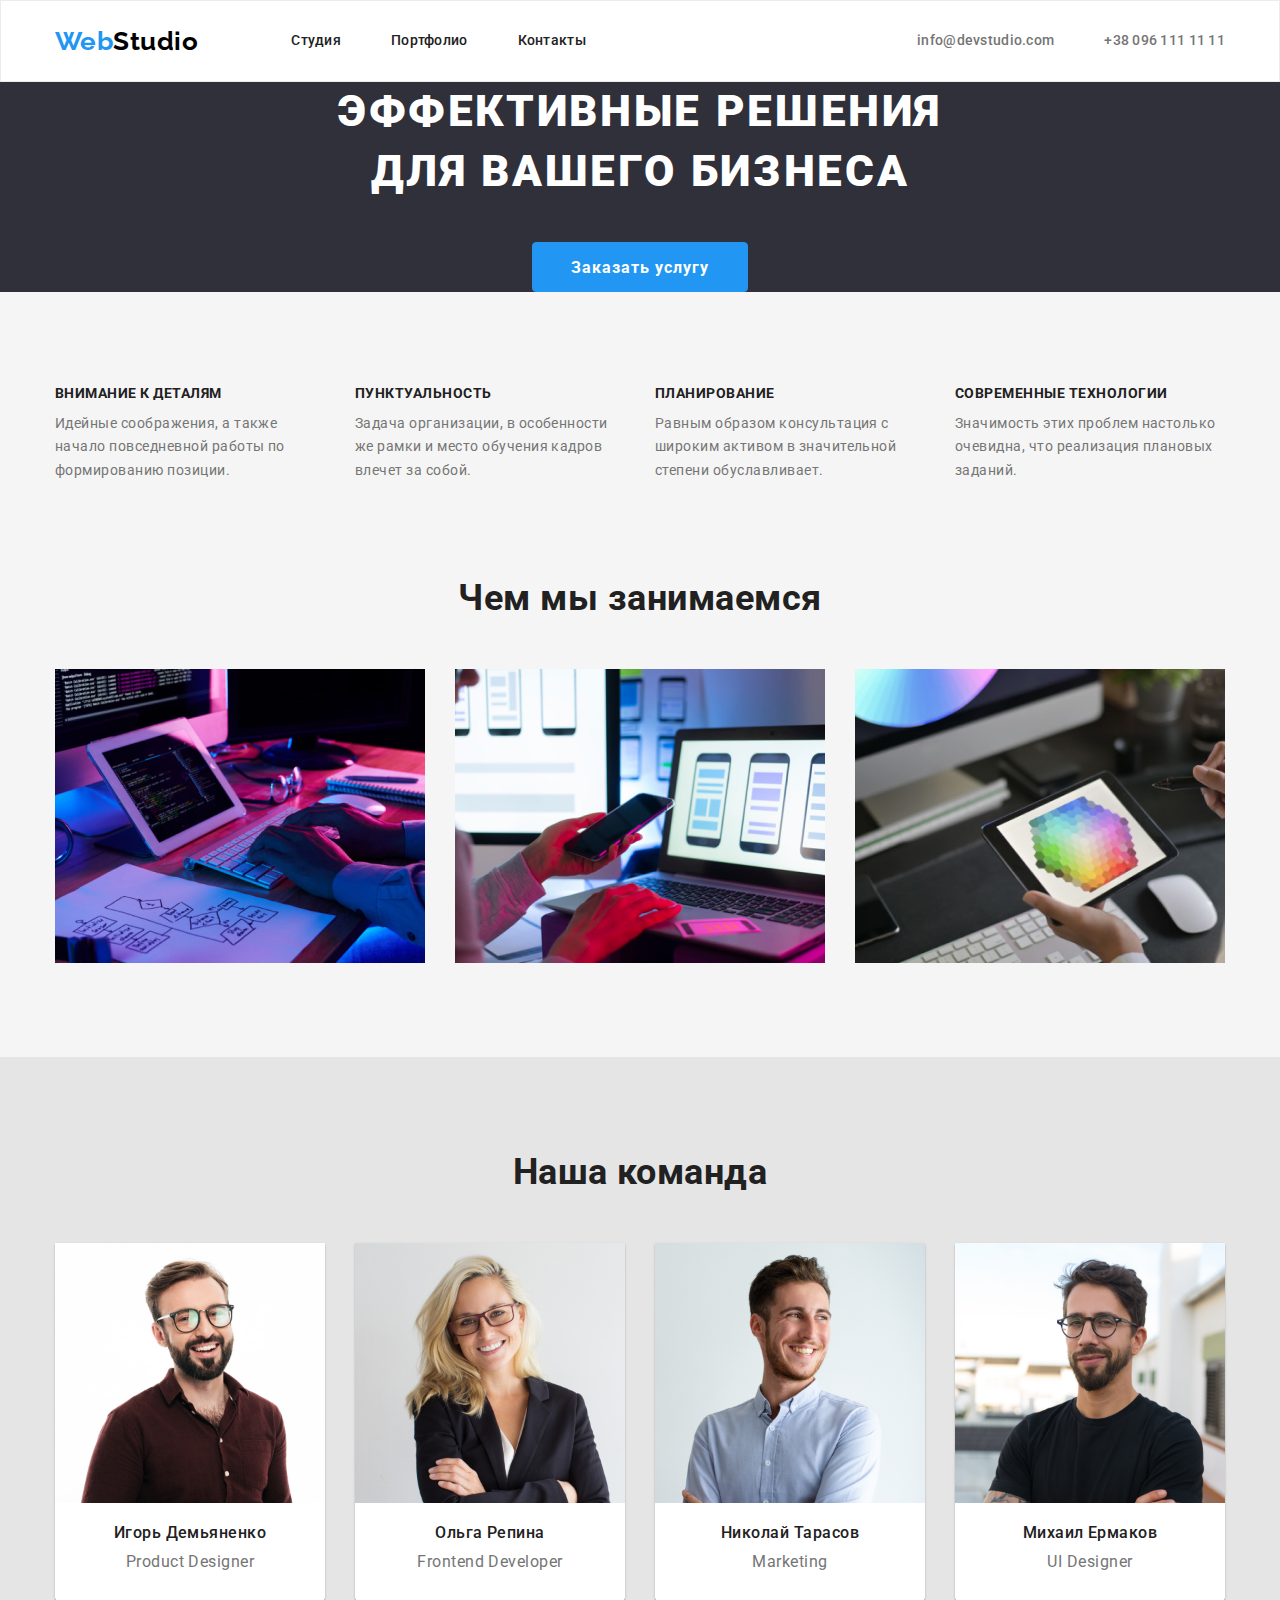
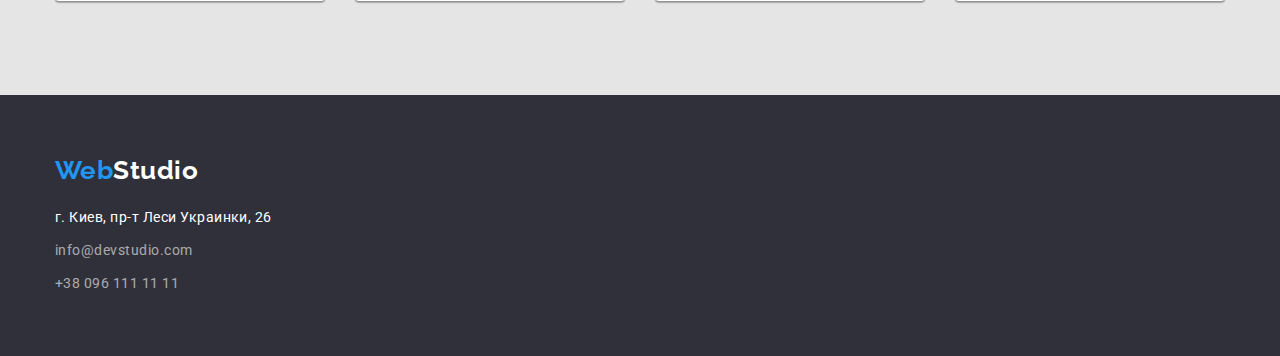
==== commit 92b0ea6c: "added flex elements" ====
--- a/index.html
+++ b/index.html
@@ -39,7 +39,7 @@
                 <button class="order-button" type="button">Заказать услугу</button>
             </section>
         <!--Company rules-->
-        <section class="section">
+        <section class="rules section">
             <div class="container">
                 <h2 hidden>Company rules</h2>
                 <ul class="rules-list list">
--- a/css/styles.css
+++ b/css/styles.css
@@ -24,13 +24,12 @@
     padding-right: 15px;
     margin-left: auto;
     margin-right: auto;
-    outline: 2px solid tomato;
+    /* outline: 2px solid tomato; */
 }
 /* header */
 .header {
     background-color: var(--nav-bg-color);
-    padding-top: 24px;
-    padding-bottom: 25px;
+    border: 1px solid #ECECEC;
 }
 .nav,
 .head-nav {
@@ -152,6 +151,10 @@
     padding-top: 94px;
     padding-bottom: 94px;
 }
+.rules,
+.main-page {
+    background-color: #F5F5F5;
+}
 .rules-list {
     display: flex;
     margin-bottom: 94px;
@@ -177,8 +180,11 @@
     font-size: 14px;
     line-height: 1.7;   
 }
-.work-list-item {
-    display: inline-block;
+.work-list {
+    display: flex;   
+}
+.work-list-item:not(:last-child) {
+    margin-right: 30px;
 }
 .work-title,
 .team-title {
@@ -191,14 +197,19 @@
     text-align: center;
 }
 /* Team */
+.team-list {
+    display: flex;
+}
 .team-list-item {
-    display: inline-block;
+    padding-bottom: 30px;
     width: 270px;
-    height: 368px;
     box-shadow: 0px 1px 3px rgba(0, 0, 0, 0.12), 0px 1px 1px rgba(0, 0, 0, 0.14), 0px 2px 1px rgba(0, 0, 0, 0.2);
     border-radius: 0px 0px 4px 4px;
 
     background-color: #ffffff;
+}
+.team-list-item:not(:last-child) {
+margin-right: 30px;
 }
 .team {
     background-color: #F5F4FA;
@@ -284,8 +295,18 @@
 
 /* PORTFOLIO */
 
+.btn-list {
+    display: flex;
+    justify-content: center;
+}
+.btn-item {
+    text-align: center;
+    align-items: center;
+}
+.btn-item:not(:last-child) {
+    margin-right: 8px;
+}
 .btn {
-    display: inline-block;
     box-shadow: 0px 3px 1px rgba(0, 0, 0, 0.1), 0px 1px 2px rgba(0, 0, 0, 0.08), 0px 2px 2px rgba(0, 0, 0, 0.12);
     border-radius: 4px;
     border-color: transparent;
@@ -308,16 +329,17 @@
 .images {
     display: flex;
     flex-wrap: wrap;
-    margin-top: 56px;
+    margin-top: 50px;
 }
 .images-item {
+    /* padding-bottom: 20px; */
     margin-right: 30px;
     margin-bottom: 30px;
-    background: #FFFFFF;
-    border: 1px solid #EEEEEE;
     width: 370px;
-    height: 404px;
-    padding-left: 24px;
+    
+    /* height: 404px; */
+
+    background-color: #FFFFFF;
 }
 .images-item:nth-child(3n) {
     margin-right: 0px;
@@ -326,6 +348,7 @@
     margin-bottom: 0px;
 }
 .images-title {
+    padding-left: 24px;
     margin-top: 20px;
     
     color: var(--primary-text-color);
@@ -337,7 +360,9 @@
     letter-spacing: 0.06em;
 }
 .images-text {
+    padding-left: 24px;
     margin-top: 4px;
+    margin-bottom: 20px;
 
     color: var(--secondary-text-color);
     font-family: 'Roboto';
@@ -346,4 +371,13 @@
     font-size: 16px;
     line-height: 1.9;
 }
-
+.frame {
+    border: 2px solid #eeeeee;
+}
+img {
+    display: block;
+    max-width: 100%;
+    height: auto;
+}
+
+
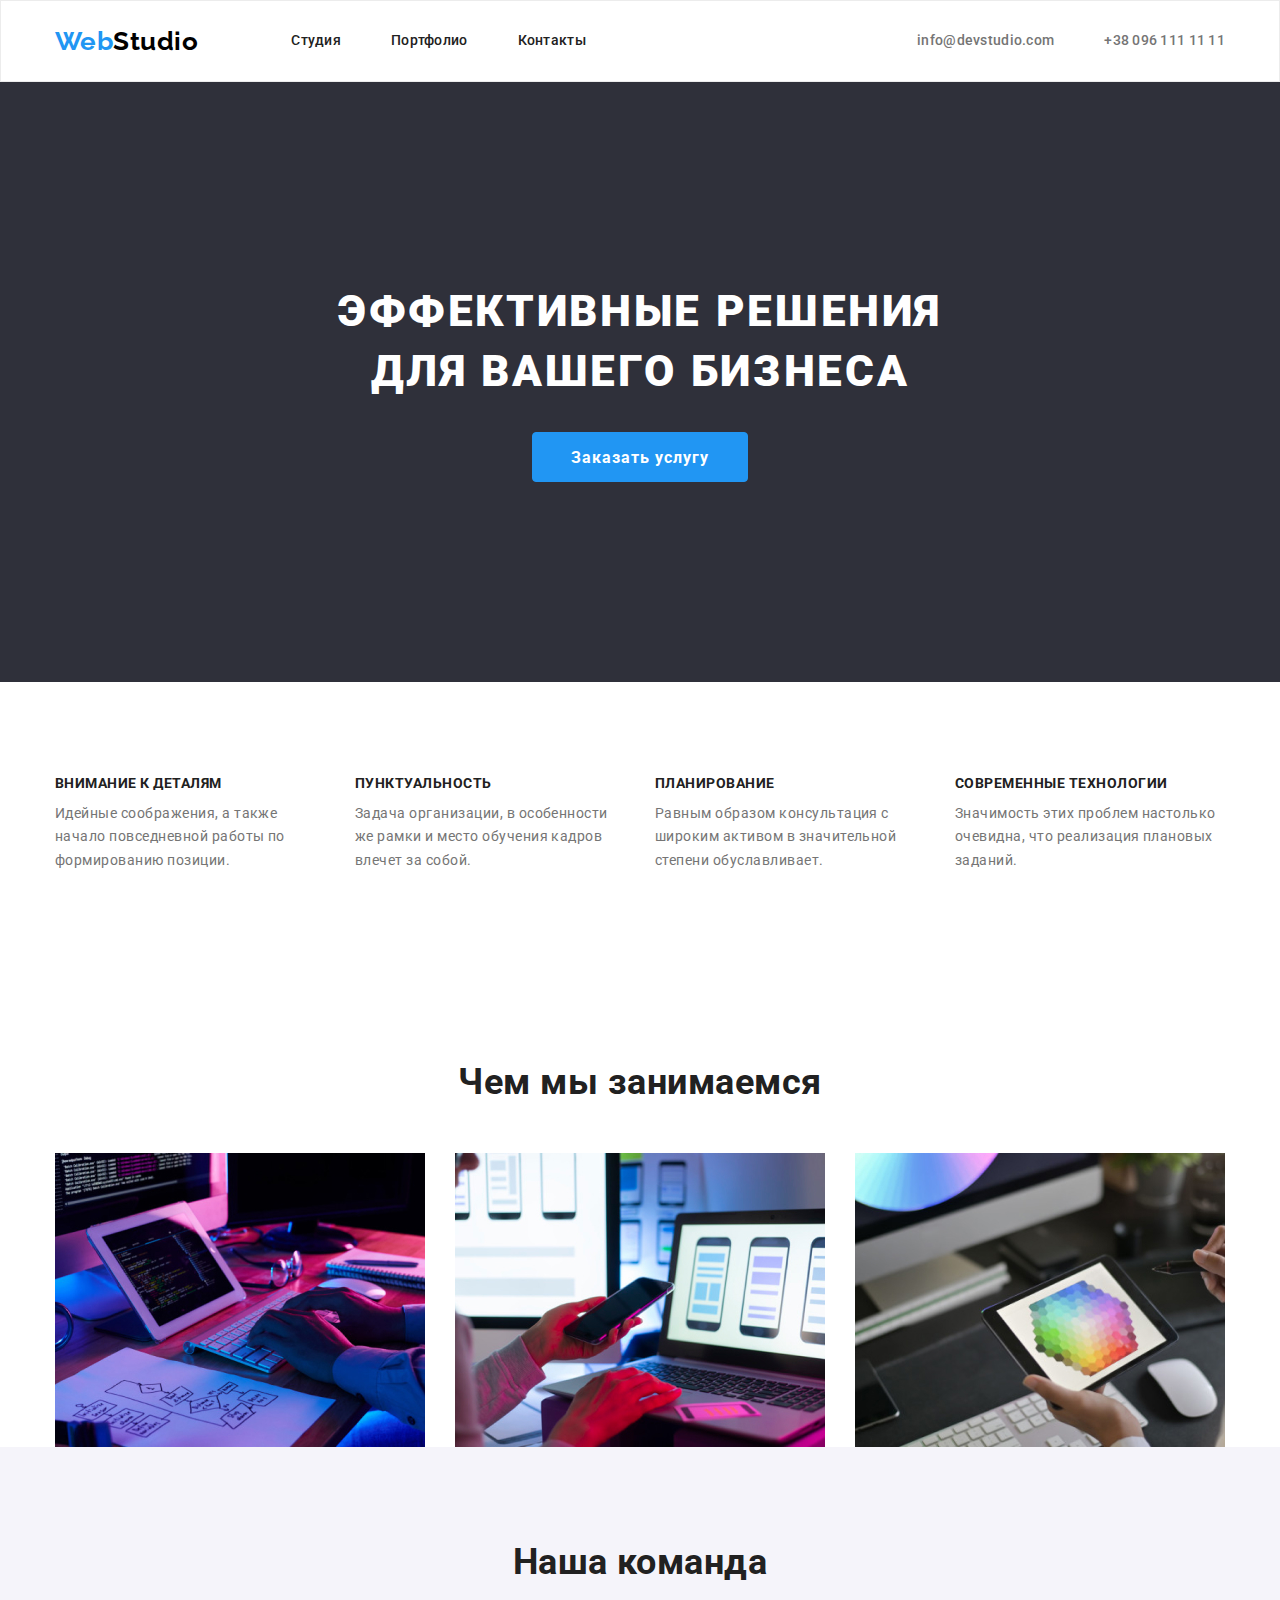
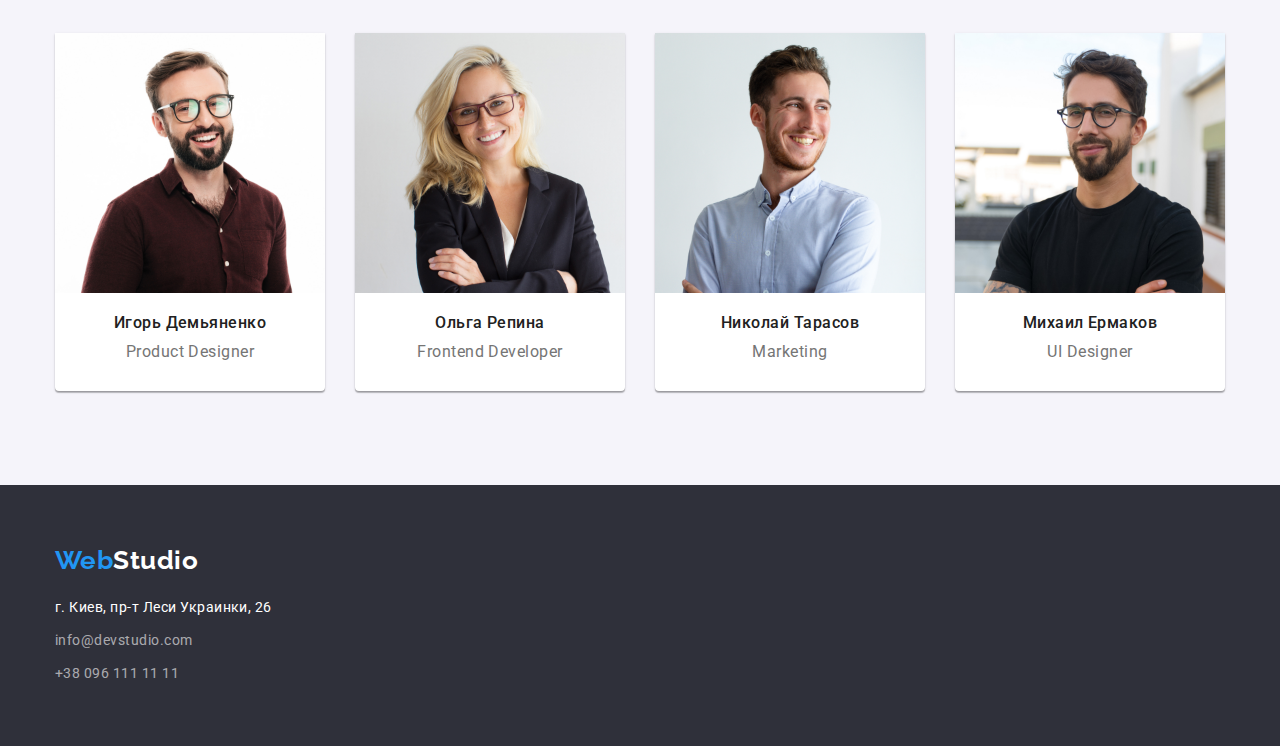
==== commit f7f8fdf5: "added mentor's correction" ====
--- a/index.html
+++ b/index.html
@@ -35,7 +35,7 @@
     <main>
         <!--Service order-->
             <section class="hero">
-                <h1 class="title">Эффективные решения <br> для вашего бизнеса</h1>
+                <h1 class="title">Эффективные решения для вашего бизнеса</h1>
                 <button class="order-button" type="button">Заказать услугу</button>
             </section>
         <!--Company rules-->
@@ -60,7 +60,10 @@
                         <p class="rules-text">Значимость этих проблем настолько очевидна, что реализация плановых заданий.</p>
                     </li>
                 </ul>
-            
+            </div>
+        </section>
+        <section class="work">
+            <div class="container">
                 <h2 class="work-title">Чем мы занимаемся</h2>
                 <ul class="work-list list">
                     <li class="work-list-item"><img src="./images/picture1.jpg" alt="Приложения для ПК" width="370"></li>
@@ -71,7 +74,7 @@
             </div>
         </section>
                 <!--Team-->
-        <section class="section">
+        <section class="section team">
             <div class="container">
                 <h2 class="team-title">Наша команда</h2>
                 <ul class="team-list list">
@@ -100,15 +103,21 @@
         <div class="container">
             <a class="footer-logo" href=""><span class="logo-color">Web</span>Studio</a>
             <address class="address">
-                <a class="location"
-                    href="https://www.google.com/maps/d/viewer?mid=10uSM3H-mIU3GznYo2szRIEphczw&hl=en_US&ll=50.42732700000001%2C30.538092&z=17"
-                    target="_blank" rel="noopener noreferrer">г. Киев, пр-т Леси Украинки, 26</a> <br>
-                <a class="mail" href="mailto:info@devstudio.com">info@devstudio.com</a> <br>
-                <a class="tel" href="tel:+380961111111">+38 096 111 11 11</a>
+                <ul class="list">
+                    <li><a class="location"
+                        href="https://www.google.com/maps/d/viewer?mid=10uSM3H-mIU3GznYo2szRIEphczw&hl=en_US&ll=50.42732700000001%2C30.538092&z=17"
+                        target="_blank" rel="noopener noreferrer">г. Киев, пр-т Леси Украинки, 26</a>
+                    </li>
+                    <li>
+                        <a class="mail" href="mailto:info@devstudio.com">info@devstudio.com</a>
+                    </li>
+                    <li>
+                        <a class="tel" href="tel:+380961111111">+38 096 111 11 11</a>
+                    </li>
+                </ul>
             </address>
         </div>
     </footer>
-
 </body>
 
 </html>--- a/css/styles.css
+++ b/css/styles.css
@@ -2,8 +2,8 @@
     --primary-text-color: #212121;
     --secondary-text-color:#757575;
     --special-text-color:#2196F3;
-    --nav-bg-color: #ffffff;
-    --main-bg-color:#E5E5E5;
+    --nav-bg-color: #fff;
+    --main-bg-color:#fff;
     --special-bg-color:#2F303A;
 }
 /* body */
@@ -113,27 +113,34 @@
 /* service order */
 .hero {
     background-color: var(--special-bg-color);
-    text-align: center;
+    padding-top: 200px;
+    padding-bottom: 200px;
+    text-align: center;
+    
 }
 .title {
-    margin-bottom: 40px;
-
-    color: #ffffff;
+    display: inline-block;
+    margin-bottom: 30px;
+    width: 696px;
+    
+
+    color: var(--main-bg-color);
     font-weight: 900;
     font-size: 44px;
     line-height: 1.36;
     letter-spacing: 0.06em;
     text-transform: uppercase;
-
 }
 .order-button {
-    display: inline-block;
+    display: block;
     min-width: 216px;
     height: 50px;
     border: 1px solid;
     border-color: var(--special-text-color);
     border-radius: 4px;
     padding: 10px 32px;
+    margin-right: auto;
+    margin-left: auto;
 
     color: #ffffff;
     background-color: var(--special-text-color);
@@ -142,8 +149,7 @@
     font-size: 16px;
     line-height: 1.87;
          
-    align-items: center;
-    text-align: center;
+   
     letter-spacing: 0.06em;
 }
 /* Company rules */
@@ -151,10 +157,6 @@
     padding-top: 94px;
     padding-bottom: 94px;
 }
-.rules,
-.main-page {
-    background-color: #F5F5F5;
-}
 .rules-list {
     display: flex;
     margin-bottom: 94px;
@@ -200,8 +202,10 @@
 .team-list {
     display: flex;
 }
+.team {
+    background-color: #F5F4FA;
+}
 .team-list-item {
-    padding-bottom: 30px;
     width: 270px;
     box-shadow: 0px 1px 3px rgba(0, 0, 0, 0.12), 0px 1px 1px rgba(0, 0, 0, 0.14), 0px 2px 1px rgba(0, 0, 0, 0.2);
     border-radius: 0px 0px 4px 4px;
@@ -211,11 +215,9 @@
 .team-list-item:not(:last-child) {
 margin-right: 30px;
 }
-.team {
-    background-color: #F5F4FA;
-}
 .team-list-title {
-    margin-top: 20px;
+    padding-top: 20px;
+    margin-bottom: 10px;
     
     color: var(--primary-text-color);
     font-weight: 500;
@@ -224,7 +226,7 @@
     text-align: center;
 }
 .team-list-text {
-    margin-top: 10px;
+    margin-bottom: 30px;
     
     color: var(--secondary-text-color);
     font-weight: 400;
@@ -238,9 +240,6 @@
     padding-top: 60px;
     padding-bottom: 60px;
 }
-/* .display {
-display: inline-block;
-} */
 .footer-logo {
     display: inline-block;
     margin-bottom: 20px;
@@ -298,6 +297,7 @@
 .btn-list {
     display: flex;
     justify-content: center;
+    margin-bottom: 50px;
 }
 .btn-item {
     text-align: center;
@@ -329,7 +329,6 @@
 .images {
     display: flex;
     flex-wrap: wrap;
-    margin-top: 50px;
 }
 .images-item {
     /* padding-bottom: 20px; */
@@ -348,8 +347,7 @@
     margin-bottom: 0px;
 }
 .images-title {
-    padding-left: 24px;
-    margin-top: 20px;
+    margin-bottom: 4px;
     
     color: var(--primary-text-color);
     font-family: 'Roboto';
@@ -360,9 +358,6 @@
     letter-spacing: 0.06em;
 }
 .images-text {
-    padding-left: 24px;
-    margin-top: 4px;
-    margin-bottom: 20px;
 
     color: var(--secondary-text-color);
     font-family: 'Roboto';
@@ -372,7 +367,9 @@
     line-height: 1.9;
 }
 .frame {
-    border: 2px solid #eeeeee;
+    border: 1px solid #eeeeee;
+    border-top: none;
+    padding: 20px 24px;
 }
 img {
     display: block;
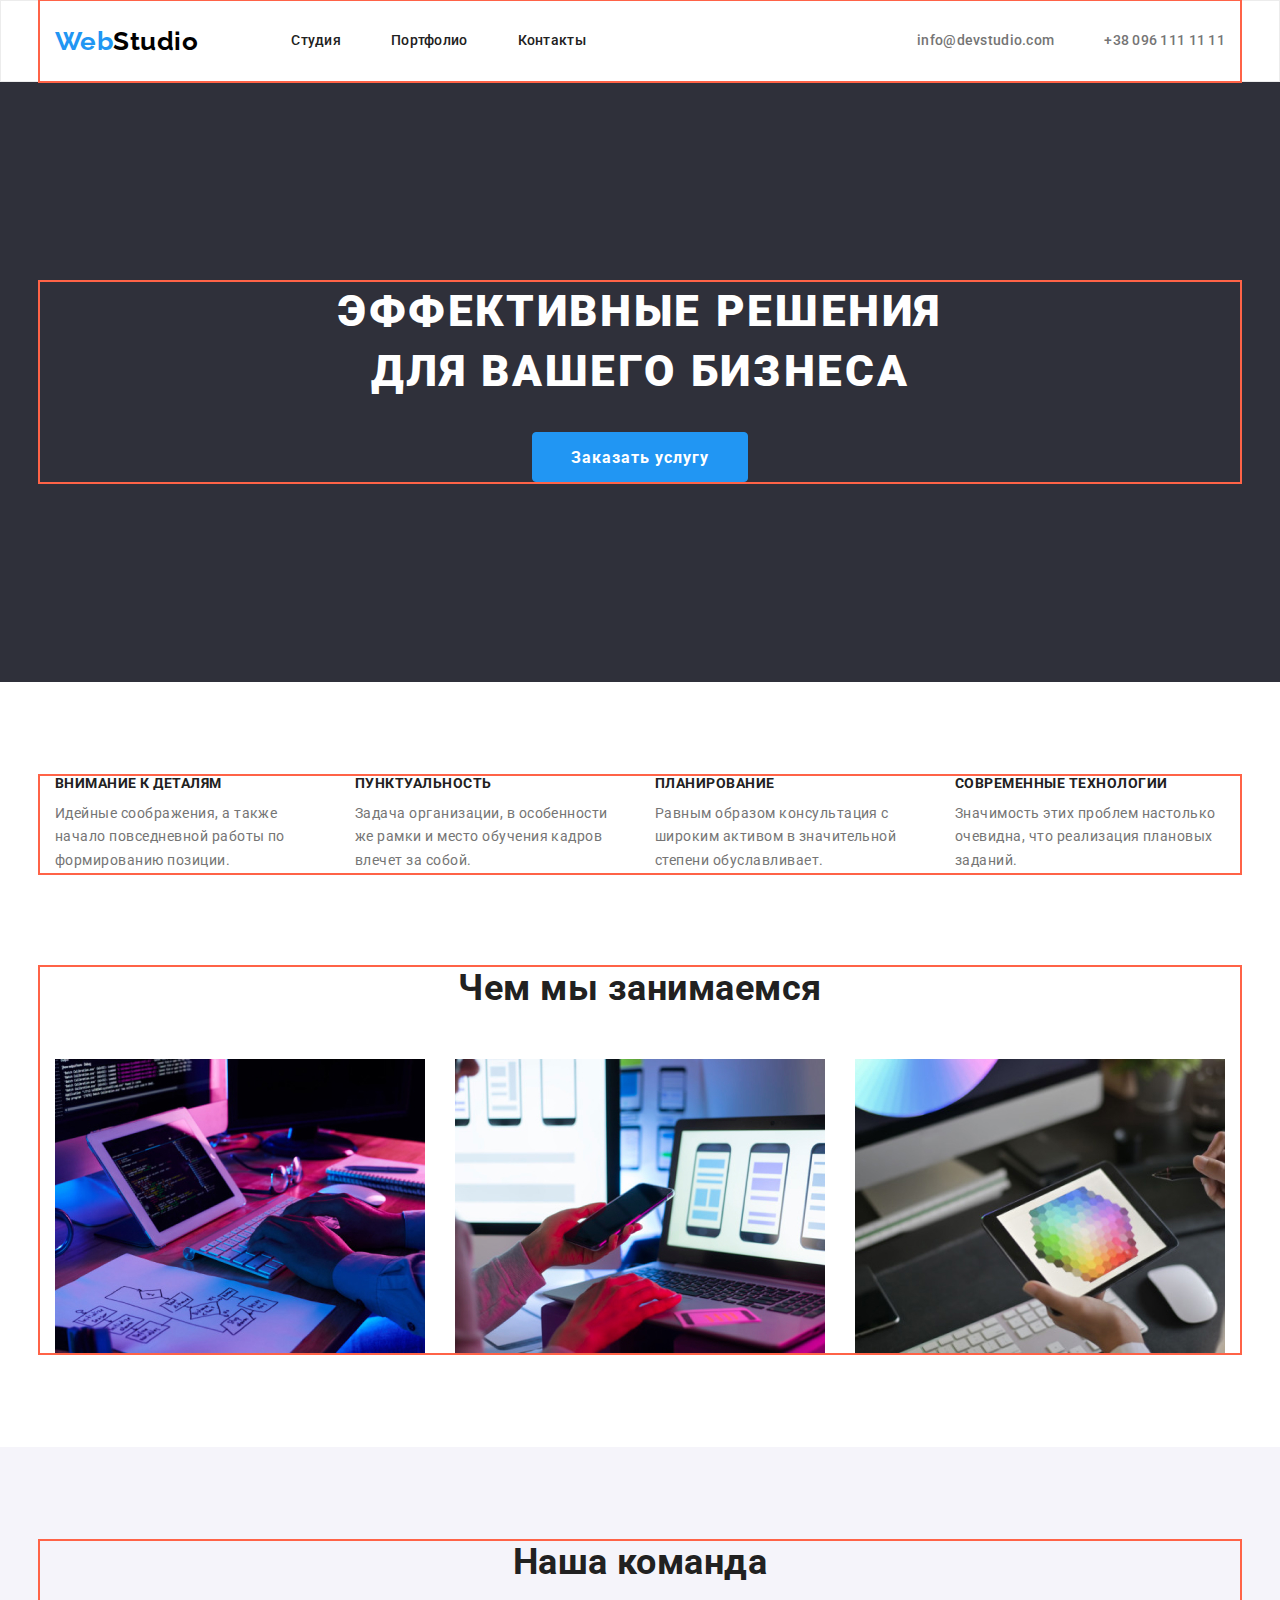
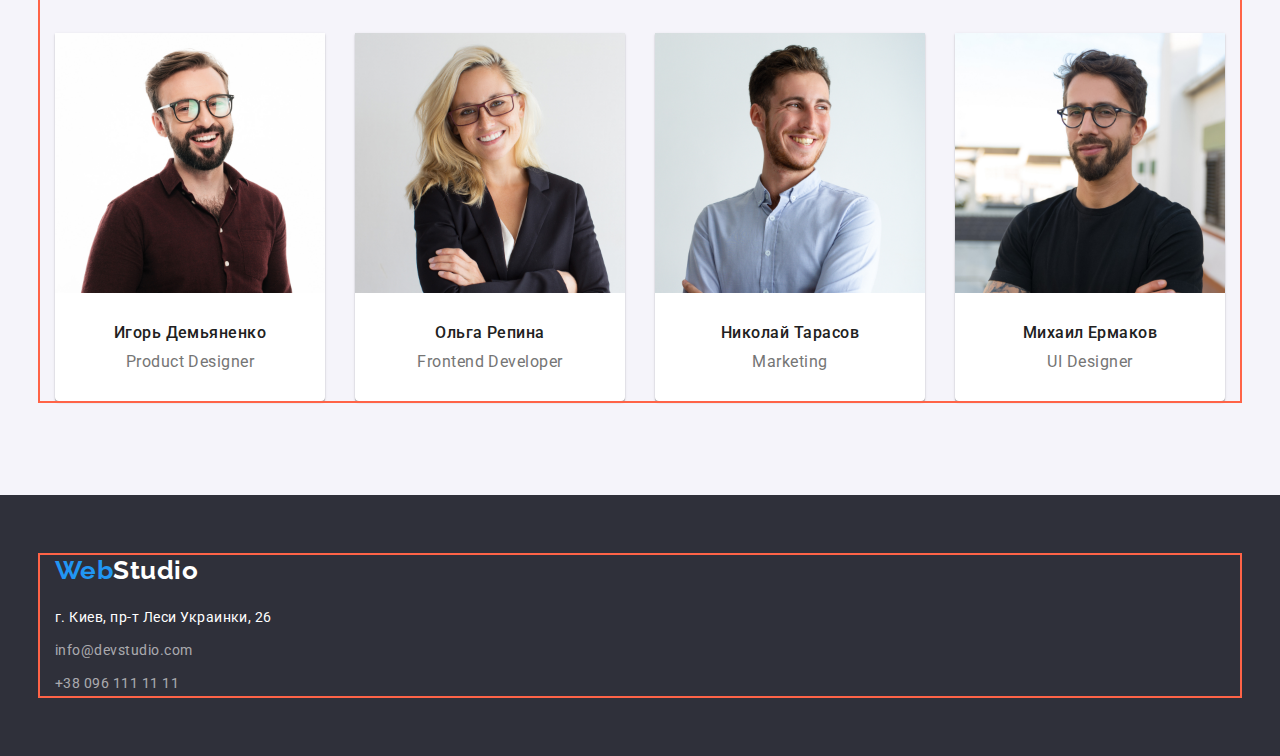
==== commit d06a123a: "added second mentor's correction" ====
--- a/index.html
+++ b/index.html
@@ -35,8 +35,10 @@
     <main>
         <!--Service order-->
             <section class="hero">
+                <div class="container">
                 <h1 class="title">Эффективные решения для вашего бизнеса</h1>
                 <button class="order-button" type="button">Заказать услугу</button>
+                </div>
             </section>
         <!--Company rules-->
         <section class="rules section">
@@ -104,14 +106,14 @@
             <a class="footer-logo" href=""><span class="logo-color">Web</span>Studio</a>
             <address class="address">
                 <ul class="list">
-                    <li><a class="location"
+                    <li class="footer-item"><a class="location"
                         href="https://www.google.com/maps/d/viewer?mid=10uSM3H-mIU3GznYo2szRIEphczw&hl=en_US&ll=50.42732700000001%2C30.538092&z=17"
                         target="_blank" rel="noopener noreferrer">г. Киев, пр-т Леси Украинки, 26</a>
                     </li>
-                    <li>
+                    <li class="footer-item">
                         <a class="mail" href="mailto:info@devstudio.com">info@devstudio.com</a>
                     </li>
-                    <li>
+                    <li class="footer-item">
                         <a class="tel" href="tel:+380961111111">+38 096 111 11 11</a>
                     </li>
                 </ul>
--- a/css/styles.css
+++ b/css/styles.css
@@ -24,7 +24,7 @@
     padding-right: 15px;
     margin-left: auto;
     margin-right: auto;
-    /* outline: 2px solid tomato; */
+    outline: 2px solid tomato;
 }
 /* header */
 .header {
@@ -159,7 +159,6 @@
 }
 .rules-list {
     display: flex;
-    margin-bottom: 94px;
 }
 .rules-item:not(:last-child) {
     margin-right: 30px;
@@ -184,6 +183,9 @@
 }
 .work-list {
     display: flex;   
+}
+.work {
+    padding-bottom: 94px;
 }
 .work-list-item:not(:last-child) {
     margin-right: 30px;
@@ -216,7 +218,7 @@
 margin-right: 30px;
 }
 .team-list-title {
-    padding-top: 20px;
+    padding-top: 30px;
     margin-bottom: 10px;
     
     color: var(--primary-text-color);
@@ -226,7 +228,7 @@
     text-align: center;
 }
 .team-list-text {
-    margin-bottom: 30px;
+    padding-bottom: 30px;
     
     color: var(--secondary-text-color);
     font-weight: 400;
@@ -254,15 +256,17 @@
 }
 .location {
     display: inline-block;
+    
+    color: #FFFFFF;
+    text-decoration: none;
+    font-family: 'Roboto';
+    font-style: normal;
+    font-weight: 400;
+    font-size: 14px;
+    line-height: 1.7;
+}
+.footer-item:not(:last-child) {
     margin-bottom: 9px;
-    
-    color: #FFFFFF;
-    text-decoration: none;
-    font-family: 'Roboto';
-    font-style: normal;
-    font-weight: 400;
-    font-size: 14px;
-    line-height: 1.7;
 }
 .location:hover,
 .location:focus {
@@ -279,9 +283,6 @@
     font-weight: 400;
     font-size: 14px;
     line-height: 1.7;
-}
-.mail {
-    margin-bottom: 9px;
 }
 .mail:hover,
 .mail:focus {
